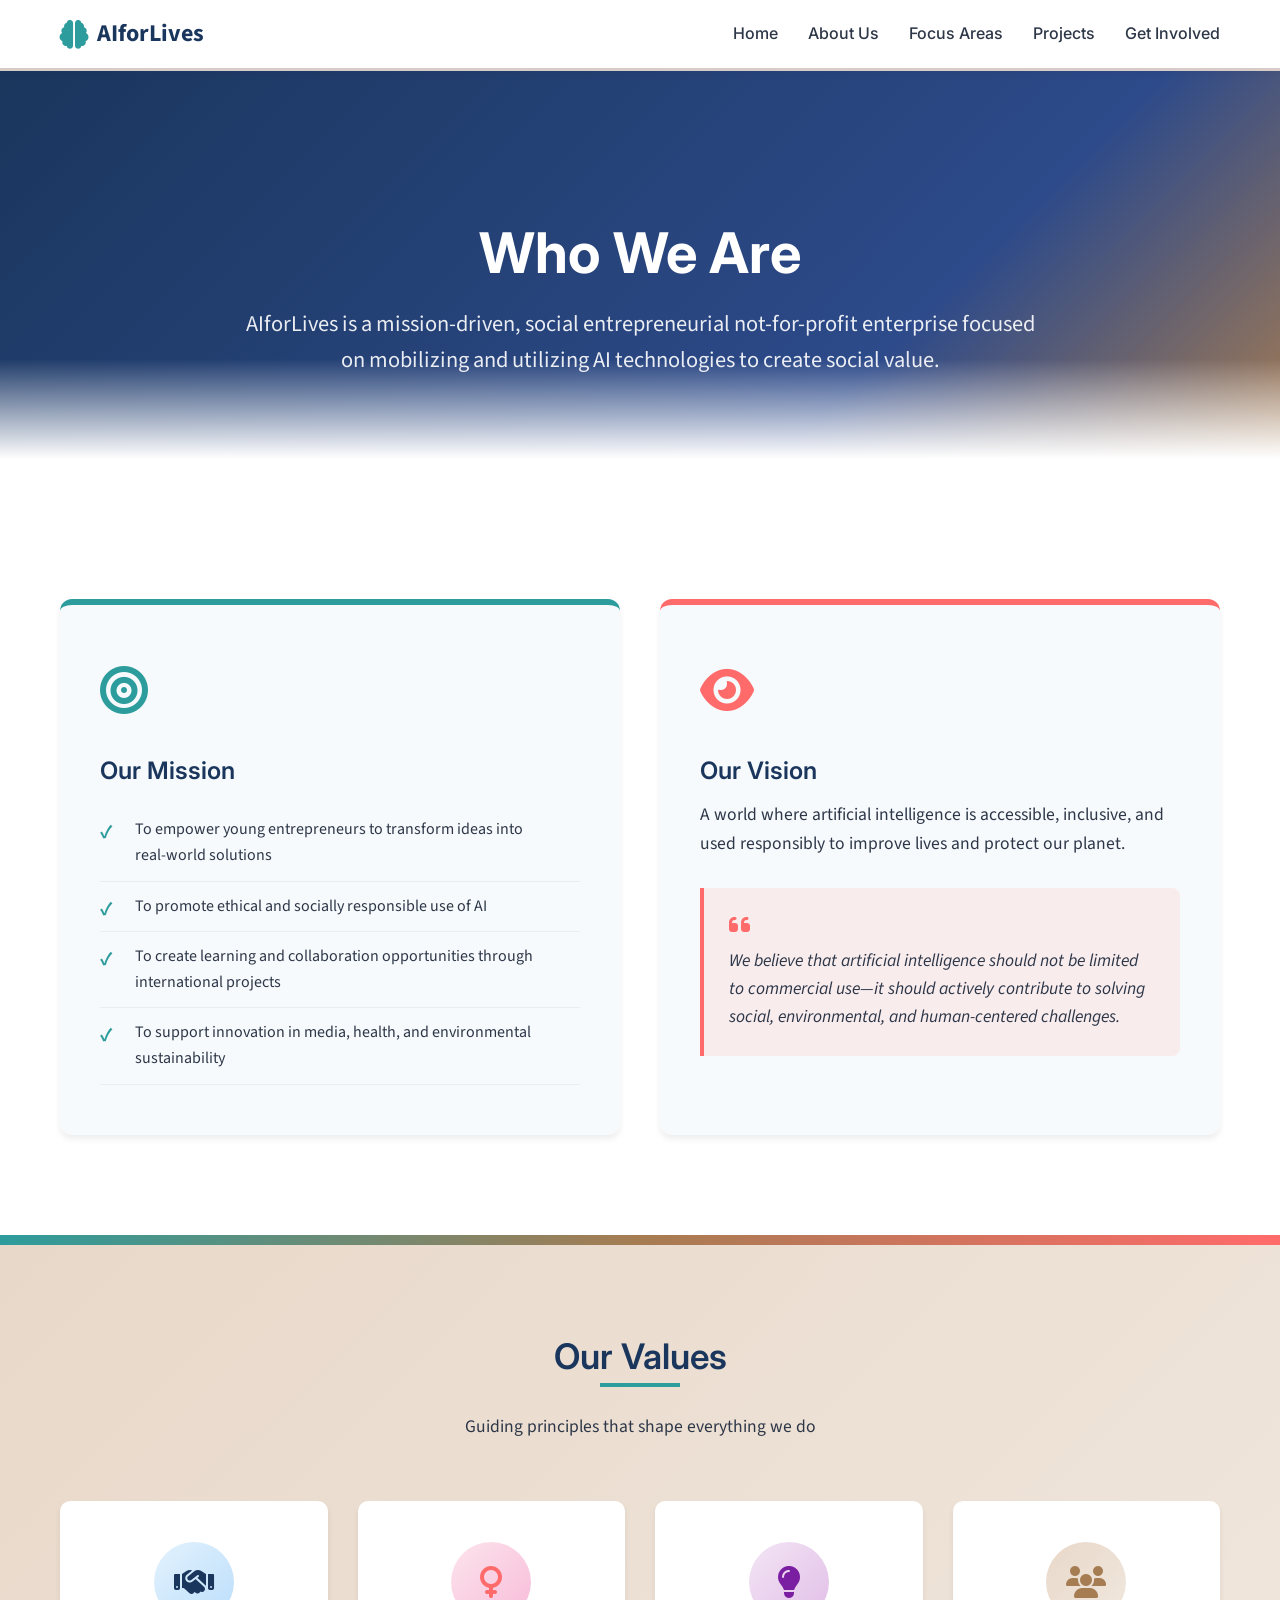
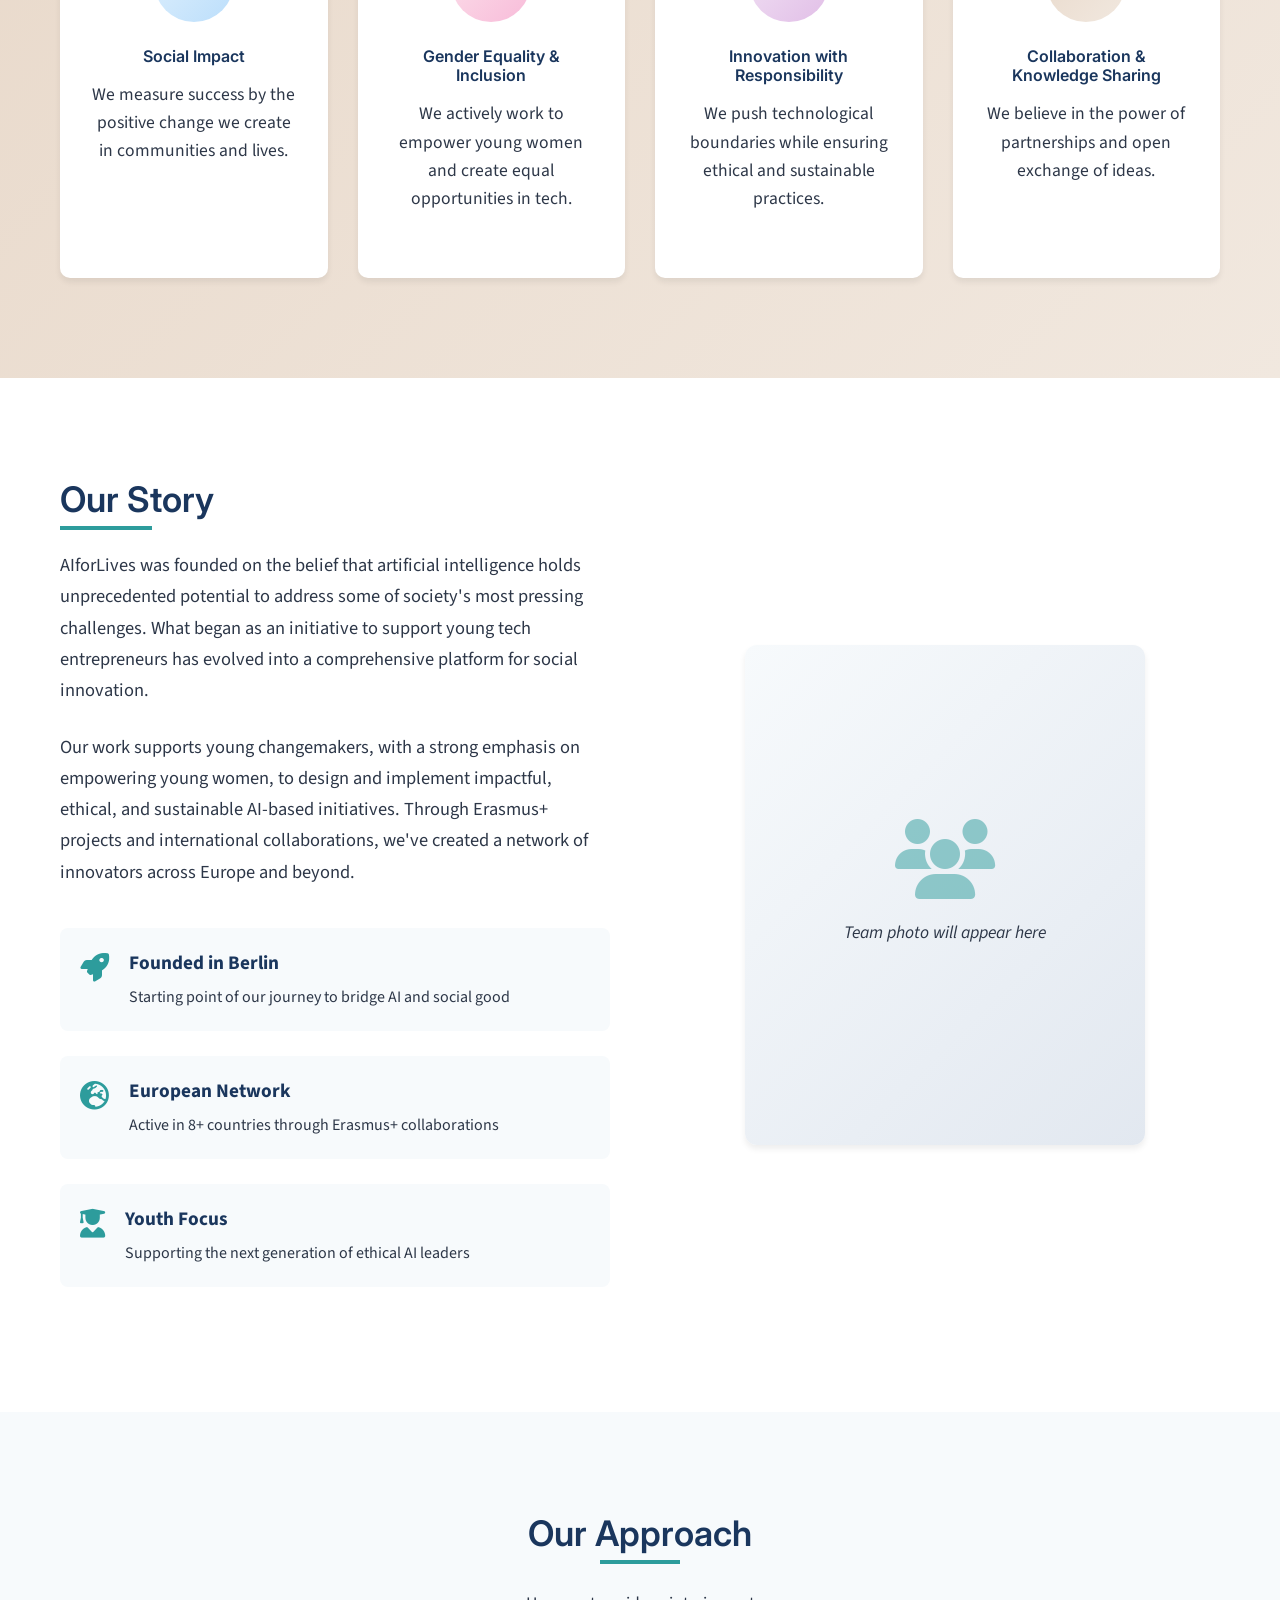
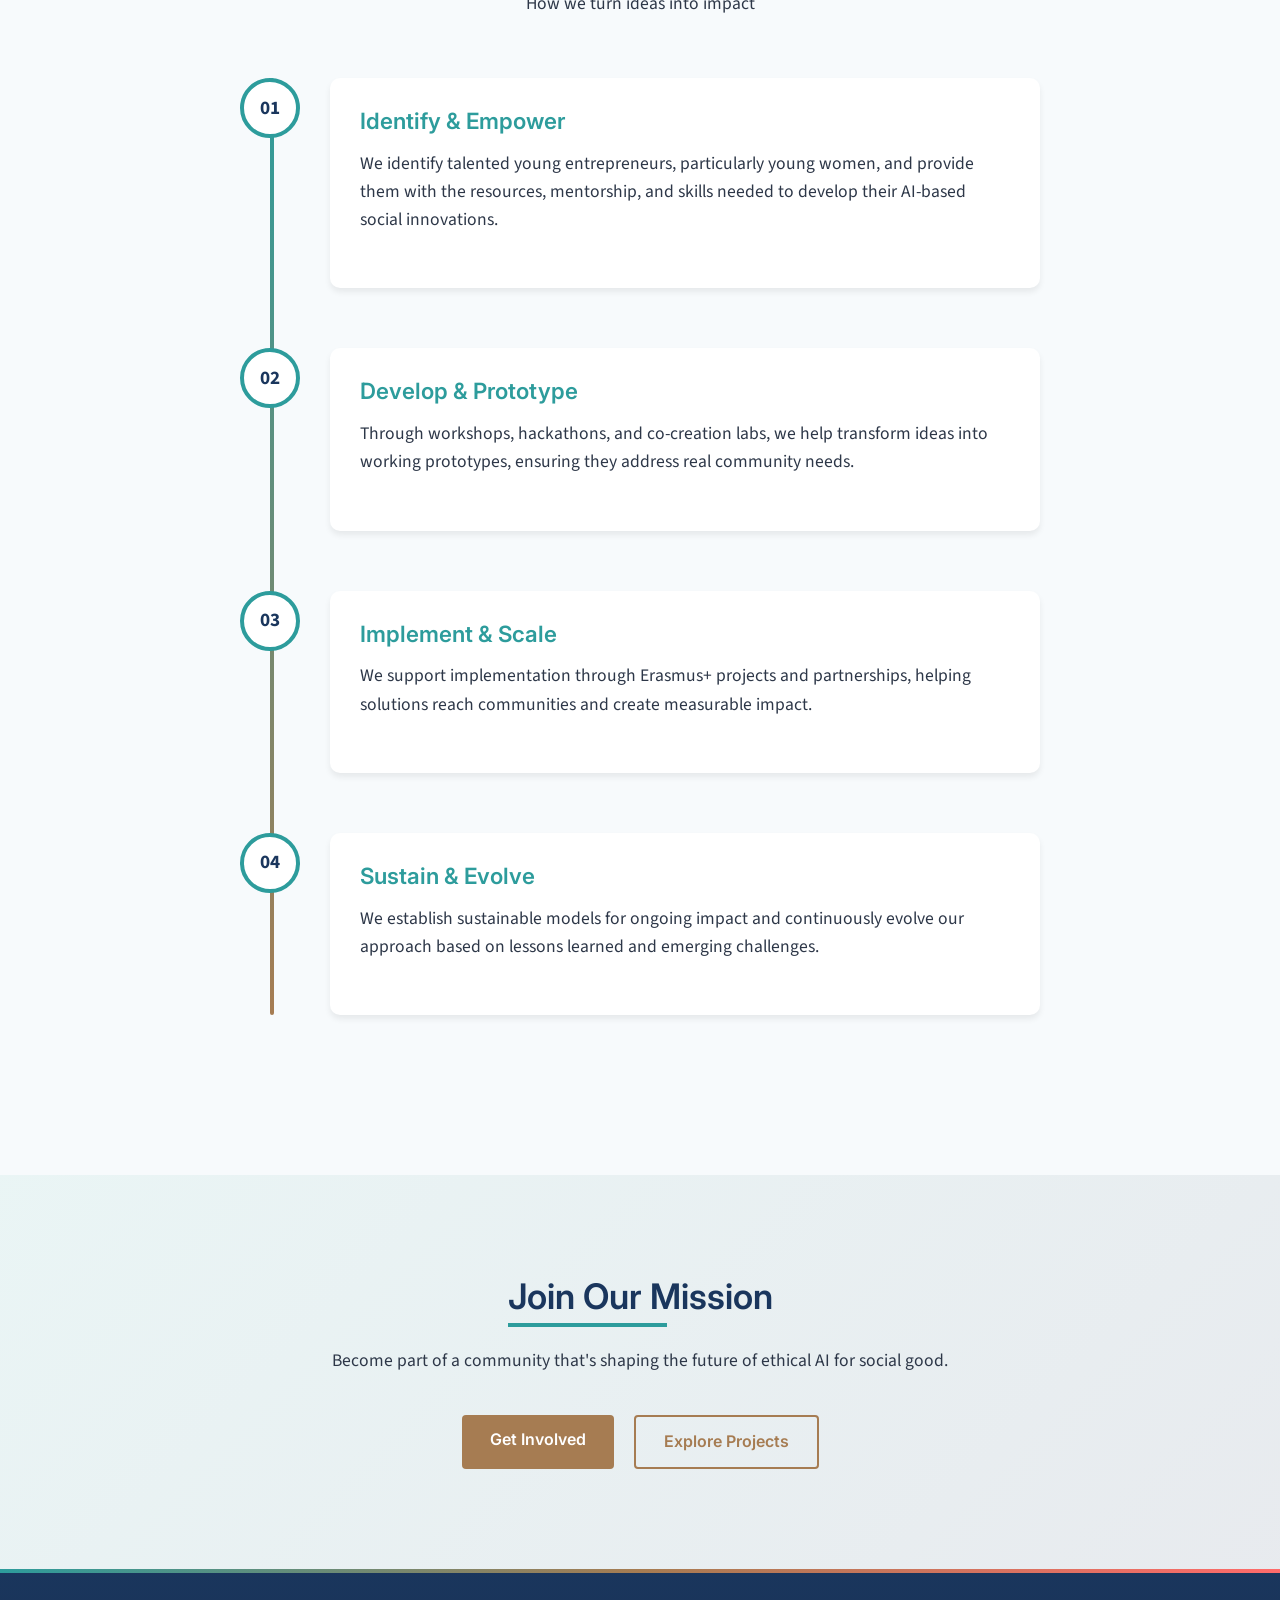
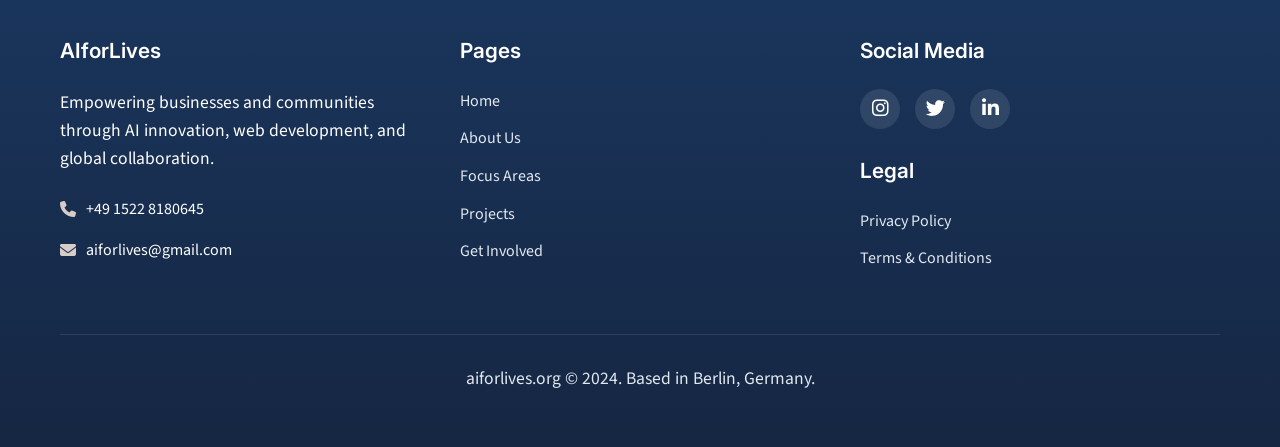
==== about.html @ 3a148ede "added content" ====
<!DOCTYPE html>
<html lang="en">
<head>
    <meta charset="UTF-8">
    <meta name="viewport" content="width=device-width, initial-scale=1.0">
    <title>About Us - AI For Lives</title>
    <meta name="description" content="Learn about AIforLives - a mission-driven, social entrepreneurial not‑for‑profit enterprise focused on mobilizing AI technologies for social value.">
    
    <!-- Fonts -->
    <link rel="preconnect" href="https://fonts.googleapis.com">
    <link rel="preconnect" href="https://fonts.gstatic.com" crossorigin>
    <link href="https://fonts.googleapis.com/css2?family=Inter:wght@300;400;500;600;700&family=Source+Sans+Pro:wght@300;400;600&display=swap" rel="stylesheet">
    
    <!-- Icons -->
    <link rel="stylesheet" href="https://cdnjs.cloudflare.com/ajax/libs/font-awesome/6.4.0/css/all.min.css">
    
    <!-- CSS -->
    <link rel="stylesheet" href="css/style.css">
    <link rel="stylesheet" href="css/responsive.css">
    <link rel="stylesheet" href="css/about.css">
    
    <!-- Favicon -->
    <link rel="icon" type="image/x-icon" href="images/favicon.ico">
</head>
<body>
    <!-- Navigation -->
    <header>
        <div class="container header-container">
            <a href="index.html" class="logo">
                <i class="fas fa-brain logo-icon"></i>
                AIforLives
            </a>
            
            <button class="mobile-menu-btn" id="mobileMenuBtn" aria-label="Toggle menu">
                <i class="fas fa-bars"></i>
            </button>
            
            <nav id="mainNav">
                <ul>
                    <li><a href="index.html">Home</a></li>
                    <li><a href="about.html" class="active">About Us</a></li>
                    <li><a href="focus.html">Focus Areas</a></li>
                    <li><a href="projects.html">Projects</a></li>
                    <li><a href="contact.html">Get Involved</a></li>
                </ul>
            </nav>
        </div>
    </header>

    <!-- Page Hero -->
    <section class="page-hero">
        <div class="container">
            <h1>Who We Are</h1>
            <p class="hero-subtitle">AIforLives is a mission‑driven, social entrepreneurial not‑for‑profit enterprise focused on mobilizing and utilizing AI technologies to create social value.</p>
        </div>
    </section>

    <!-- Mission & Vision -->
    <section class="mission-vision">
        <div class="container">
            <div class="mv-grid">
                <div class="mv-card mission-card">
                    <div class="mv-icon">
                        <i class="fas fa-bullseye"></i>
                    </div>
                    <h3>Our Mission</h3>
                    <ul class="mission-list">
                        <li>To empower young entrepreneurs to transform ideas into real‑world solutions</li>
                        <li>To promote ethical and socially responsible use of AI</li>
                        <li>To create learning and collaboration opportunities through international projects</li>
                        <li>To support innovation in media, health, and environmental sustainability</li>
                    </ul>
                </div>
                
                <div class="mv-card vision-card">
                    <div class="mv-icon">
                        <i class="fas fa-eye"></i>
                    </div>
                    <h3>Our Vision</h3>
                    <p>A world where artificial intelligence is accessible, inclusive, and used responsibly to improve lives and protect our planet.</p>
                    <div class="vision-highlight">
                        <i class="fas fa-quote-left"></i>
                        <p>We believe that artificial intelligence should not be limited to commercial use—it should actively contribute to solving social, environmental, and human‑centered challenges.</p>
                    </div>
                </div>
            </div>
        </div>
    </section>

    <!-- Values Section -->
    <section class="values-section brown-section">
        <div class="container">
            <div class="section-title">
                <h2>Our Values</h2>
                <p>Guiding principles that shape everything we do</p>
            </div>
            
            <div class="values-grid">
                <div class="value-card">
                    <div class="value-icon">
                        <i class="fas fa-handshake"></i>
                    </div>
                    <h4>Social Impact</h4>
                    <p>We measure success by the positive change we create in communities and lives.</p>
                </div>
                
                <div class="value-card">
                    <div class="value-icon">
                        <i class="fas fa-venus"></i>
                    </div>
                    <h4>Gender Equality & Inclusion</h4>
                    <p>We actively work to empower young women and create equal opportunities in tech.</p>
                </div>
                
                <div class="value-card">
                    <div class="value-icon">
                        <i class="fas fa-lightbulb"></i>
                    </div>
                    <h4>Innovation with Responsibility</h4>
                    <p>We push technological boundaries while ensuring ethical and sustainable practices.</p>
                </div>
                
                <div class="value-card">
                    <div class="value-icon">
                        <i class="fas fa-users"></i>
                    </div>
                    <h4>Collaboration & Knowledge Sharing</h4>
                    <p>We believe in the power of partnerships and open exchange of ideas.</p>
                </div>
            </div>
        </div>
    </section>

    <!-- Our Story -->
    <section class="our-story">
        <div class="container">
            <div class="story-content">
                <div class="story-text">
                    <h2>Our Story</h2>
                    <p>AIforLives was founded on the belief that artificial intelligence holds unprecedented potential to address some of society's most pressing challenges. What began as an initiative to support young tech entrepreneurs has evolved into a comprehensive platform for social innovation.</p>
                    
                    <p>Our work supports young changemakers, with a strong emphasis on empowering young women, to design and implement impactful, ethical, and sustainable AI‑based initiatives. Through Erasmus+ projects and international collaborations, we've created a network of innovators across Europe and beyond.</p>
                    
                    <div class="story-highlights">
                        <div class="highlight">
                            <i class="fas fa-rocket"></i>
                            <div>
                                <h5>Founded in Berlin</h5>
                                <p>Starting point of our journey to bridge AI and social good</p>
                            </div>
                        </div>
                        <div class="highlight">
                            <i class="fas fa-globe-europe"></i>
                            <div>
                                <h5>European Network</h5>
                                <p>Active in 8+ countries through Erasmus+ collaborations</p>
                            </div>
                        </div>
                        <div class="highlight">
                            <i class="fas fa-user-graduate"></i>
                            <div>
                                <h5>Youth Focus</h5>
                                <p>Supporting the next generation of ethical AI leaders</p>
                            </div>
                        </div>
                    </div>
                </div>
                
                <div class="story-image">
                    <!-- Placeholder for team/organization photo -->
                    <div class="image-placeholder">
                        <i class="fas fa-users"></i>
                        <p>Team photo will appear here</p>
                    </div>
                </div>
            </div>
        </div>
    </section>

    <!-- Approach Section -->
    <section class="approach-section">
        <div class="container">
            <div class="section-title">
                <h2>Our Approach</h2>
                <p>How we turn ideas into impact</p>
            </div>
            
            <div class="approach-timeline">
                <div class="timeline-item">
                    <div class="timeline-number">01</div>
                    <div class="timeline-content">
                        <h4>Identify & Empower</h4>
                        <p>We identify talented young entrepreneurs, particularly young women, and provide them with the resources, mentorship, and skills needed to develop their AI-based social innovations.</p>
                    </div>
                </div>
                
                <div class="timeline-item">
                    <div class="timeline-number">02</div>
                    <div class="timeline-content">
                        <h4>Develop & Prototype</h4>
                        <p>Through workshops, hackathons, and co-creation labs, we help transform ideas into working prototypes, ensuring they address real community needs.</p>
                    </div>
                </div>
                
                <div class="timeline-item">
                    <div class="timeline-number">03</div>
                    <div class="timeline-content">
                        <h4>Implement & Scale</h4>
                        <p>We support implementation through Erasmus+ projects and partnerships, helping solutions reach communities and create measurable impact.</p>
                    </div>
                </div>
                
                <div class="timeline-item">
                    <div class="timeline-number">04</div>
                    <div class="timeline-content">
                        <h4>Sustain & Evolve</h4>
                        <p>We establish sustainable models for ongoing impact and continuously evolve our approach based on lessons learned and emerging challenges.</p>
                    </div>
                </div>
            </div>
        </div>
    </section>

    <!-- CTA Section -->
    <section class="cta-section">
        <div class="container">
            <h2>Join Our Mission</h2>
            <p>Become part of a community that's shaping the future of ethical AI for social good.</p>
            <div class="cta-buttons">
                <a href="contact.html" class="btn btn-brown">Get Involved</a>
                <a href="projects.html" class="btn btn-secondary">Explore Projects</a>
            </div>
        </div>
    </section>

    <!-- Footer -->
    <footer>
        <div class="container">
            <div class="footer-content">
                <div class="footer-col">
                    <h3>AIforLives</h3>
                    <p>Empowering businesses and communities through AI innovation, web development, and global collaboration.</p>
                    <div class="contact-info">
                        <div>
                            <i class="fas fa-phone"></i>
                            <span>+49 1522 8180645</span>
                        </div>
                        <div>
                            <i class="fas fa-envelope"></i>
                            <span>aiforlives@gmail.com</span>
                        </div>
                    </div>
                </div>
                
                <div class="footer-col">
                    <h3>Pages</h3>
                    <ul>
                        <li><a href="index.html">Home</a></li>
                        <li><a href="about.html">About Us</a></li>
                        <li><a href="focus.html">Focus Areas</a></li>
                        <li><a href="projects.html">Projects</a></li>
                        <li><a href="contact.html">Get Involved</a></li>
                    </ul>
                </div>
                
                <div class="footer-col">
                    <h3>Social Media</h3>
                    <div class="social-links">
                        <a href="#" aria-label="Instagram"><i class="fab fa-instagram"></i></a>
                        <a href="#" aria-label="X (Twitter)"><i class="fab fa-twitter"></i></a>
                        <a href="#" aria-label="LinkedIn"><i class="fab fa-linkedin-in"></i></a>
                    </div>
                    
                    <h3 style="margin-top: 30px;">Legal</h3>
                    <ul>
                        <li><a href="#">Privacy Policy</a></li>
                        <li><a href="#">Terms & Conditions</a></li>
                    </ul>
                </div>
            </div>
            
            <div class="copyright">
                <p>aiforlives.org © 2024. Based in Berlin, Germany.</p>
            </div>
        </div>
    </footer>

    <!-- JavaScript -->
    <script src="js/main.js"></script>
</body>
</html>
---- css/style.css ----
/* CSS Variables */
:root {
  --primary-blue: #1a365d;
  --primary-blue-light: #2d4a8a;
  --teal: #2d9c9c;
  --teal-light: #4abfbf;
  --coral: #ff6b6b;
  --coral-light: #ff8e8e;
  --brown: #a67c52; /* Medium brown */
  --brown-light: #d7ccc8; /* Light brown */
  --brown-warm: #e8d8c9; /* Warm light brown */
  --light-gray: #f7fafc;
  --medium-gray: #e2e8f0;
  --dark-gray: #2d3748;
  --white: #ffffff;
  --transition: all 0.3s ease;
  --shadow: 0 4px 6px rgba(0, 0, 0, 0.07);
  --shadow-lg: 0 10px 25px rgba(0, 0, 0, 0.1);
}

/* Reset & Base Styles */
* {
  margin: 0;
  padding: 0;
  box-sizing: border-box;
}

html {
  scroll-behavior: smooth;
}

body {
  font-family: "Source Sans Pro", sans-serif;
  line-height: 1.6;
  color: var(--dark-gray);
  background-color: var(--white);
  overflow-x: hidden;
}

h1,
h2,
h3,
h4 {
  font-family: "Inter", sans-serif;
  font-weight: 600;
  line-height: 1.2;
  margin-bottom: 1rem;
  color: var(--primary-blue);
}

h1 {
  font-size: 2.8rem;
  font-weight: 700;
}

h2 {
  font-size: 2.2rem;
  position: relative;
  display: inline-block;
}

h2:after {
  content: "";
  position: absolute;
  width: 60%;
  height: 4px;
  background: var(--teal);
  bottom: -10px;
  left: 0;
}

h3 {
  font-size: 1.5rem;
}

p {
  margin-bottom: 1.5rem;
  font-size: 1.1rem;
}

a {
  text-decoration: none;
  color: var(--teal);
  transition: var(--transition);
}

a:hover {
  color: var(--teal-light);
}

.container {
  width: 100%;
  max-width: 1200px;
  margin: 0 auto;
  padding: 0 20px;
}

.btn {
  display: inline-block;
  padding: 12px 28px;
  border-radius: 4px;
  font-weight: 600;
  font-family: "Inter", sans-serif;
  cursor: pointer;
  transition: var(--transition);
  border: none;
  font-size: 1rem;
}

.btn-primary {
  background-color: var(--teal);
  color: var(--white);
}

.btn-primary:hover {
  background-color: var(--teal-light);
  color: var(--white);
  transform: translateY(-2px);
  box-shadow: var(--shadow);
}

.btn-secondary {
  background-color: transparent;
  color: var(--teal);
  border: 2px solid var(--teal);
}

.btn-secondary:hover {
  background-color: var(--teal);
  color: var(--white);
  transform: translateY(-2px);
}

.btn-coral {
  background-color: var(--coral);
  color: var(--white);
}

.btn-coral:hover {
  background-color: var(--coral-light);
  color: var(--white);
  transform: translateY(-2px);
}

/* Header & Navigation */
header {
  background-color: var(--white);
  box-shadow: 0 2px 10px rgba(0, 0, 0, 0.05);
  position: fixed;
  width: 100%;
  top: 0;
  z-index: 1000;
}

.header-container {
  display: flex;
  justify-content: space-between;
  align-items: center;
  padding: 15px 20px;
}

.logo {
  display: flex;
  align-items: center;
  font-weight: 700;
  font-size: 1.5rem;
  color: var(--primary-blue);
}

.logo-icon {
  color: var(--teal);
  margin-right: 8px;
  font-size: 1.8rem;
}

nav ul {
  display: flex;
  list-style: none;
}

nav li {
  margin-left: 30px;
}

nav a {
  color: var(--dark-gray);
  font-weight: 500;
  font-family: "Inter", sans-serif;
  position: relative;
  padding: 5px 0;
}

nav a:hover,
nav a.active {
  color: var(--teal);
}

nav a:after {
  content: "";
  position: absolute;
  width: 0;
  height: 2px;
  background: var(--teal);
  bottom: 0;
  left: 0;
  transition: var(--transition);
}

nav a:hover:after,
nav a.active:after {
  width: 100%;
}

.mobile-menu-btn {
  display: none;
  background: none;
  border: none;
  font-size: 1.5rem;
  color: var(--primary-blue);
  cursor: pointer;
}

/* Hero Section */
.hero h1 {
  color: var(--white);
  font-size: 3.2rem;
  max-width: 800px;
  margin: 0 auto 1.5rem;
}

.hero p {
  font-size: 1.3rem;
  max-width: 700px;
  margin: 0 auto 2.5rem;
  opacity: 0.9;
}

.hero-buttons {
  display: flex;
  justify-content: center;
  gap: 20px;
  margin-top: 2rem;
}

.btn-brown {
  background-color: var(--brown);
  color: var(--white);
}

.btn-brown:hover {
  background-color: #8c6b45;
  color: var(--white);
  transform: translateY(-2px);
}

.btn-brown-light {
  background-color: var(--brown-light);
  color: var(--dark-gray);
}

.btn-brown-light:hover {
  background-color: #c5b7b0;
  color: var(--dark-gray);
  transform: translateY(-2px);
}

/* Update hero section with brown accent */
.hero {
  background: linear-gradient(
    135deg,
    var(--primary-blue) 0%,
    var(--primary-blue-light) 70%,
    var(--brown) 100%
  );
  color: var(--white);
  padding: 160px 0 100px;
  margin-top: 70px;
  text-align: center;
  position: relative;
  overflow: hidden;
}

.hero:before {
  content: "";
  position: absolute;
  top: 0;
  right: 0;
  width: 300px;
  height: 300px;
  background: linear-gradient(45deg, var(--brown-light), transparent);
  border-radius: 50%;
  transform: translate(30%, -30%);
  opacity: 0.1;
}

/* Add brown accents to focus cards */
.focus-card:nth-child(1) {
  border-top-color: var(--teal);
}

.focus-card:nth-child(2) {
  border-top-color: var(--coral);
}

.focus-card:nth-child(3) {
  border-top-color: var(--brown);
}

/* Brown accent sections */
.brown-section {
  background-color: var(--brown-warm);
  padding: 80px 0;
}

/* Section Common Styles */
.section-title {
  text-align: center;
  margin-bottom: 60px;
}

.section-title h2:after {
  left: 50%;
  transform: translateX(-50%);
  width: 80px;
}

.section-title p {
  max-width: 700px;
  margin: 20px auto 0;
}

/* Focus Areas Preview */
.focus-areas-preview {
  padding: 100px 0;
  background-color: var(--white);
}

.focus-cards {
  display: grid;
  grid-template-columns: repeat(auto-fit, minmax(300px, 1fr));
  gap: 30px;
}

.focus-card {
  background: var(--light-gray);
  border-radius: 8px;
  padding: 40px 30px;
  text-align: center;
  box-shadow: var(--shadow);
  transition: var(--transition);
  border-top: 4px solid transparent;
}

.focus-card:hover {
  transform: translateY(-10px);
  box-shadow: var(--shadow-lg);
  border-top-color: var(--teal);
}

.focus-icon {
  font-size: 2.5rem;
  color: var(--teal);
  margin-bottom: 20px;
}

.focus-card h3 {
  margin-bottom: 15px;
}

.focus-card:nth-child(1) .focus-icon {
  color: var(--teal);
}

.focus-card:nth-child(2) .focus-icon {
  color: var(--coral);
}

.focus-card:nth-child(3) .focus-icon {
  color: var(--brown);
}

/* CTA Section */
.cta-section {
  padding: 100px 0;
  background: linear-gradient(
    135deg,
    rgba(45, 156, 156, 0.1) 0%,
    rgba(26, 54, 93, 0.1) 100%
  );
  text-align: center;
}

.cta-section h2 {
  margin-bottom: 30px;
}

.cta-buttons {
  display: flex;
  justify-content: center;
  gap: 20px;
  margin-top: 40px;
  flex-wrap: wrap;
}

/* Footer */
footer {
  background: linear-gradient(to bottom, var(--primary-blue) 0%, #152642 100%);
  color: var(--white);
  padding: 70px 0 30px;
  position: relative;
}

footer:before {
  content: "";
  position: absolute;
  top: 0;
  left: 0;
  right: 0;
  height: 4px;
  background: linear-gradient(90deg, var(--teal), var(--brown), var(--coral));
}

.footer-content {
  display: grid;
  grid-template-columns: repeat(auto-fit, minmax(250px, 1fr));
  gap: 40px;
  margin-bottom: 50px;
}

.footer-col h3 {
  color: var(--white);
  margin-bottom: 25px;
  font-size: 1.3rem;
}

.footer-col ul {
  list-style: none;
}

.footer-col li {
  margin-bottom: 12px;
}

.footer-col a {
  color: var(--medium-gray);
}

.footer-col a:hover {
  color: var(--teal-light);
}

.contact-info {
  margin-top: 10px;
}

.contact-info div {
  margin-bottom: 15px;
  display: flex;
  align-items: flex-start;
}

.contact-info i {
  margin-right: 10px;
  color: var(--brown-light);
  margin-top: 4px;
}

.social-links {
  display: flex;
  gap: 15px;
  margin-top: 20px;
}

.social-links a {
  display: inline-flex;
  align-items: center;
  justify-content: center;
  width: 40px;
  height: 40px;
  background-color: rgba(255, 255, 255, 0.1);
  border-radius: 50%;
  color: var(--white);
  font-size: 1.2rem;
  transition: var(--transition);
}

.social-links a:hover {
  background-color: var(--teal);
  transform: translateY(-3px);
}

.copyright {
  text-align: center;
  padding-top: 30px;
  border-top: 1px solid rgba(255, 255, 255, 0.1);
  color: var(--medium-gray);
  font-size: 0.9rem;
}

/* Impact Stats Section */
.impact-stats {
  padding: 80px 0;
  background: linear-gradient(135deg, var(--brown-warm) 0%, #f1e8df 100%);
  text-align: center;
}

.stats-grid {
  display: grid;
  grid-template-columns: repeat(auto-fit, minmax(200px, 1fr));
  gap: 30px;
  margin-top: 50px;
}

.stat-item {
  background: var(--white);
  padding: 30px 20px;
  border-radius: 8px;
  box-shadow: var(--shadow);
  transition: var(--transition);
}

.stat-item:hover {
  transform: translateY(-5px);
  box-shadow: var(--shadow-lg);
}

.stat-number {
  font-size: 3rem;
  font-weight: 700;
  font-family: "Inter", sans-serif;
  color: var(--brown);
  margin-bottom: 10px;
}

.stat-label {
  color: var(--dark-gray);
  font-size: 1.1rem;
}

/* Partners Section */
.partners-section {
  padding: 80px 0;
  background-color: var(--white);
}

.partners-grid {
  display: grid;
  grid-template-columns: repeat(auto-fit, minmax(200px, 1fr));
  gap: 30px;
  margin-top: 50px;
}

.partner-logo {
  background: var(--light-gray);
  border: 2px solid var(--brown-light);
  border-radius: 8px;
  height: 120px;
  display: flex;
  align-items: center;
  justify-content: center;
  font-weight: 600;
  color: var(--brown);
  font-size: 1.2rem;
  transition: var(--transition);
}

.partner-logo:hover {
  background: var(--brown-warm);
  transform: scale(1.05);
}

/* Update header with brown accent */
header {
  background-color: var(--white);
  box-shadow: 0 2px 10px rgba(0, 0, 0, 0.05);
  position: fixed;
  width: 100%;
  top: 0;
  z-index: 1000;
  border-bottom: 3px solid var(--brown-light);
}

/* Brown accent for active navigation */
nav a.active {
  color: var(--brown);
}

nav a.active:after {
  background: var(--brown);
}

/* Update buttons in CTA section */
.cta-buttons .btn:nth-child(1) {
  background-color: var(--brown);
}

.cta-buttons .btn:nth-child(1):hover {
  background-color: #8c6b45;
}

.cta-buttons .btn:nth-child(2) {
  border-color: var(--brown);
  color: var(--brown);
}

.cta-buttons .btn:nth-child(2):hover {
  background-color: var(--brown);
  color: var(--white);
}

/* Brown accent in focus cards */
.focus-card {
  position: relative;
  overflow: hidden;
}

.focus-card:after {
  content: "";
  position: absolute;
  top: 0;
  left: 0;
  width: 100%;
  height: 4px;
  background: linear-gradient(90deg, var(--teal), var(--brown), var(--coral));
}


/* Additional Utility Classes */
.brown-section {
    background: linear-gradient(135deg, var(--brown-warm) 0%, #f1e8df 100%);
    position: relative;
}

.brown-section:before {
    content: '';
    position: absolute;
    top: 0;
    left: 0;
    right: 0;
    height: 10px;
    background: linear-gradient(90deg, var(--teal), var(--brown), var(--coral));
}

/* Text colors */
.text-brown {
    color: var(--brown);
}

.text-teal {
    color: var(--teal);
}

.text-coral {
    color: var(--coral);
}

/* Background colors */
.bg-brown-light {
    background-color: var(--brown-light);
}

.bg-brown-warm {
    background-color: var(--brown-warm);
}

/* Border colors */
.border-brown {
    border-color: var(--brown);
}

.border-teal {
    border-color: var(--teal);
}

.border-coral {
    border-color: var(--coral);
}

/* Additional Button Styles for Focus Page */
.btn-teal {
    background-color: var(--teal);
    color: var(--white);
    border: none;
}

.btn-teal:hover {
    background-color: var(--teal-light);
    color: var(--white);
}

.btn-coral {
    background-color: var(--coral);
    color: var(--white);
    border: none;
}

.btn-coral:hover {
    background-color: var(--coral-light);
    color: var(--white);
}

.btn-brown {
    background-color: var(--brown);
    color: var(--white);
    border: none;
}

.btn-brown:hover {
    background-color: #8c6b45;
    color: var(--white);
}

.btn-small {
    padding: 8px 20px;
    font-size: 0.9rem;
}

/* Error States for Forms */
.error {
    border-color: var(--coral) !important;
    background-color: rgba(255, 107, 107, 0.05) !important;
}

.error:focus {
    box-shadow: 0 0 0 3px rgba(255, 107, 107, 0.1) !important;
}

.error-message {
    color: var(--coral) !important;
    font-size: 0.9rem !important;
    margin-top: 5px !important;
}

.checkbox-group.error label {
    color: var(--coral) !important;
}

/* Animation for form success */
@keyframes fadeInUp {
    from {
        opacity: 0;
        transform: translateY(20px);
    }
    to {
        opacity: 1;
        transform: translateY(0);
    }
}

.form-success {
    animation: fadeInUp 0.5s ease;
}

/* Loading spinner */
.fa-spinner {
    animation: spin 1s linear infinite;
}

@keyframes spin {
    0% { transform: rotate(0deg); }
    100% { transform: rotate(360deg); }
}
---- css/responsive.css ----
/* Responsive Styles */
@media (max-width: 1200px) {
  .container {
    max-width: 1000px;
  }
}

@media (max-width: 992px) {
  h1 {
    font-size: 2.5rem;
  }

  h2 {
    font-size: 2rem;
  }

  .hero {
    padding: 140px 0 80px;
  }

  .hero h1 {
    font-size: 2.8rem;
  }

  .focus-cards {
    grid-template-columns: repeat(auto-fit, minmax(280px, 1fr));
  }
}

@media (max-width: 768px) {
  .mobile-menu-btn {
    display: block;
  }

  nav {
    position: fixed;
    top: 70px;
    left: 0;
    width: 100%;
    background-color: var(--white);
    box-shadow: 0 5px 10px rgba(0, 0, 0, 0.1);
    transform: translateY(-150%);
    transition: transform 0.3s ease;
    z-index: 999;
    overflow-y: auto;
    max-height: calc(100vh - 70px);
  }

  nav.active {
    transform: translateY(0);
  }

  nav ul {
    flex-direction: column;
    padding: 20px;
  }

  nav li {
    margin: 0 0 20px 0;
  }

  .hero-buttons,
  .cta-buttons {
    flex-direction: column;
    align-items: center;
  }

  .btn {
    width: 100%;
    max-width: 300px;
    text-align: center;
    margin-bottom: 10px;
  }

  .focus-cards {
    grid-template-columns: 1fr;
    gap: 20px;
  }

  .footer-content {
    grid-template-columns: 1fr;
    gap: 30px;
  }
}

@media (max-width: 576px) {
  h1 {
    font-size: 2.2rem;
  }

  h2 {
    font-size: 1.8rem;
  }

  h3 {
    font-size: 1.3rem;
  }

  .hero h1 {
    font-size: 2.2rem;
  }

  .hero p {
    font-size: 1.1rem;
  }

  .header-container {
    padding: 15px;
  }

  .container {
    padding: 0 15px;
  }

  .hero,
  .focus-areas-preview,
  .cta-section {
    padding: 80px 0;
  }

  .focus-card {
    padding: 30px 20px;
  }
}

/* Print Styles */
@media print {
  header,
  .hero-buttons,
  .cta-section,
  footer,
  .social-links {
    display: none;
  }

  .hero {
    padding: 50px 0;
    margin-top: 0;
    background: none;
    color: black;
  }

  .hero h1 {
    color: black;
  }

  body {
    font-size: 12pt;
    line-height: 1.4;
  }
}
---- css/about.css ----
/* About Page Specific Styles */

/* Page Hero */
.page-hero {
    background: linear-gradient(135deg, var(--primary-blue) 0%, var(--primary-blue-light) 70%, var(--brown) 100%);
    color: var(--white);
    padding: 150px 0 80px;
    margin-top: 70px;
    text-align: center;
    position: relative;
    overflow: hidden;
}

.page-hero:before {
    content: '';
    position: absolute;
    bottom: 0;
    left: 0;
    right: 0;
    height: 100px;
    background: linear-gradient(to top, var(--white), transparent);
}

.page-hero h1 {
    color: var(--white);
    font-size: 3.5rem;
    margin-bottom: 20px;
    position: relative;
    z-index: 1;
}

.hero-subtitle {
    font-size: 1.4rem;
    max-width: 800px;
    margin: 0 auto;
    opacity: 0.9;
    position: relative;
    z-index: 1;
}

/* Mission & Vision */
.mission-vision {
    padding: 100px 0;
    background-color: var(--white);
}

.mv-grid {
    display: grid;
    grid-template-columns: repeat(auto-fit, minmax(450px, 1fr));
    gap: 40px;
    margin-top: 40px;
}

.mv-card {
    background: var(--light-gray);
    border-radius: 12px;
    padding: 50px 40px;
    box-shadow: var(--shadow);
    transition: var(--transition);
    border-top: 6px solid transparent;
    position: relative;
    overflow: hidden;
}

.mv-card:hover {
    transform: translateY(-10px);
    box-shadow: var(--shadow-lg);
}

.mission-card {
    border-top-color: var(--teal);
}

.vision-card {
    border-top-color: var(--coral);
}

.mv-icon {
    font-size: 3rem;
    color: var(--teal);
    margin-bottom: 25px;
}

.vision-card .mv-icon {
    color: var(--coral);
}

.mission-list {
    list-style: none;
    margin-top: 20px;
}

.mission-list li {
    padding: 12px 0;
    padding-left: 35px;
    position: relative;
    border-bottom: 1px solid rgba(0, 0, 0, 0.05);
}

.mission-list li:before {
    content: '✓';
    position: absolute;
    left: 0;
    color: var(--teal);
    font-weight: bold;
    font-size: 1.2rem;
}

.vision-highlight {
    background: rgba(255, 107, 107, 0.1);
    border-left: 4px solid var(--coral);
    padding: 25px;
    margin-top: 30px;
    border-radius: 0 8px 8px 0;
    position: relative;
}

.vision-highlight i:first-child {
    color: var(--coral);
    font-size: 1.5rem;
    margin-bottom: 10px;
    display: block;
}

.vision-highlight p {
    font-style: italic;
    margin: 0;
}

/* Values Section */
.values-section {
    padding: 100px 0;
}

.values-grid {
    display: grid;
    grid-template-columns: repeat(auto-fit, minmax(250px, 1fr));
    gap: 30px;
    margin-top: 50px;
}

.value-card {
    background: var(--white);
    border-radius: 10px;
    padding: 40px 30px;
    text-align: center;
    box-shadow: var(--shadow);
    transition: var(--transition);
    border: 1px solid transparent;
}

.value-card:hover {
    transform: translateY(-5px);
    box-shadow: var(--shadow-lg);
    border-color: var(--brown-light);
}

.value-icon {
    width: 80px;
    height: 80px;
    background: linear-gradient(135deg, var(--brown-warm), #f1e8df);
    border-radius: 50%;
    display: flex;
    align-items: center;
    justify-content: center;
    margin: 0 auto 25px;
    font-size: 2rem;
    color: var(--brown);
}

.value-card:nth-child(1) .value-icon {
    background: linear-gradient(135deg, #e3f2fd, #bbdefb);
    color: var(--primary-blue);
}

.value-card:nth-child(2) .value-icon {
    background: linear-gradient(135deg, #fce4ec, #f8bbd9);
    color: var(--coral);
}

.value-card:nth-child(3) .value-icon {
    background: linear-gradient(135deg, #f3e5f5, #e1bee7);
    color: #7b1fa2;
}

.value-card h4 {
    margin-bottom: 15px;
    color: var(--primary-blue);
}

/* Our Story */
.our-story {
    padding: 100px 0;
    background-color: var(--white);
}

.story-content {
    display: grid;
    grid-template-columns: repeat(auto-fit, minmax(300px, 1fr));
    gap: 60px;
    align-items: center;
}

.story-text h2 {
    margin-bottom: 30px;
}

.story-text p {
    margin-bottom: 25px;
    font-size: 1.15rem;
    line-height: 1.7;
}

.story-highlights {
    margin-top: 40px;
}

.highlight {
    display: flex;
    align-items: flex-start;
    margin-bottom: 25px;
    padding: 20px;
    background: var(--light-gray);
    border-radius: 8px;
    transition: var(--transition);
}

.highlight:hover {
    background: var(--brown-warm);
    transform: translateX(5px);
}

.highlight i {
    font-size: 1.8rem;
    color: var(--teal);
    margin-right: 20px;
    margin-top: 5px;
}

.highlight h5 {
    color: var(--primary-blue);
    margin-bottom: 5px;
    font-size: 1.2rem;
}

.highlight p {
    margin: 0;
    font-size: 1rem;
    color: var(--dark-gray);
}

.story-image {
    display: flex;
    justify-content: center;
}

.image-placeholder {
    width: 100%;
    max-width: 400px;
    height: 500px;
    background: linear-gradient(135deg, var(--light-gray), #e2e8f0);
    border-radius: 12px;
    display: flex;
    flex-direction: column;
    align-items: center;
    justify-content: center;
    color: var(--primary-blue);
    box-shadow: var(--shadow);
}

.image-placeholder i {
    font-size: 5rem;
    margin-bottom: 20px;
    color: var(--teal);
    opacity: 0.5;
}

.image-placeholder p {
    color: var(--dark-gray);
    font-style: italic;
}

/* Approach Section */
.approach-section {
    padding: 100px 0;
    background-color: var(--light-gray);
}

.approach-timeline {
    max-width: 800px;
    margin: 60px auto 0;
    position: relative;
}

.approach-timeline:before {
    content: '';
    position: absolute;
    left: 30px;
    top: 0;
    bottom: 0;
    width: 4px;
    background: linear-gradient(to bottom, var(--teal), var(--brown));
    border-radius: 2px;
}

.timeline-item {
    display: flex;
    margin-bottom: 60px;
    position: relative;
}

.timeline-number {
    width: 60px;
    height: 60px;
    background: var(--white);
    border: 4px solid var(--teal);
    border-radius: 50%;
    display: flex;
    align-items: center;
    justify-content: center;
    font-weight: 700;
    font-size: 1.2rem;
    color: var(--primary-blue);
    z-index: 1;
    flex-shrink: 0;
}

.timeline-content {
    background: var(--white);
    border-radius: 10px;
    padding: 30px;
    margin-left: 30px;
    box-shadow: var(--shadow);
    flex: 1;
    transition: var(--transition);
}

.timeline-content:hover {
    transform: translateX(10px);
    box-shadow: var(--shadow-lg);
}

.timeline-content h4 {
    color: var(--teal);
    margin-bottom: 15px;
    font-size: 1.4rem;
}

/* Responsive Styles for About Page */
@media (max-width: 992px) {
    .page-hero h1 {
        font-size: 2.8rem;
    }
    
    .hero-subtitle {
        font-size: 1.2rem;
    }
    
    .mv-grid {
        grid-template-columns: 1fr;
    }
    
    .story-content {
        grid-template-columns: 1fr;
        gap: 40px;
    }
    
    .image-placeholder {
        max-width: 100%;
        height: 400px;
    }
}

@media (max-width: 768px) {
    .page-hero {
        padding: 120px 0 60px;
    }
    
    .page-hero h1 {
        font-size: 2.3rem;
    }
    
    .mv-card {
        padding: 30px 25px;
    }
    
    .approach-timeline:before {
        left: 25px;
    }
    
    .timeline-number {
        width: 50px;
        height: 50px;
        font-size: 1rem;
    }
    
    .timeline-content {
        padding: 25px;
        margin-left: 20px;
    }
    
    .values-grid {
        grid-template-columns: 1fr;
    }
}

@media (max-width: 576px) {
    .page-hero h1 {
        font-size: 2rem;
    }
    
    .hero-subtitle {
        font-size: 1.1rem;
    }
    
    .mission-list li {
        padding-left: 25px;
        font-size: 1rem;
    }
    
    .highlight {
        flex-direction: column;
        text-align: center;
    }
    
    .highlight i {
        margin-right: 0;
        margin-bottom: 15px;
    }
}
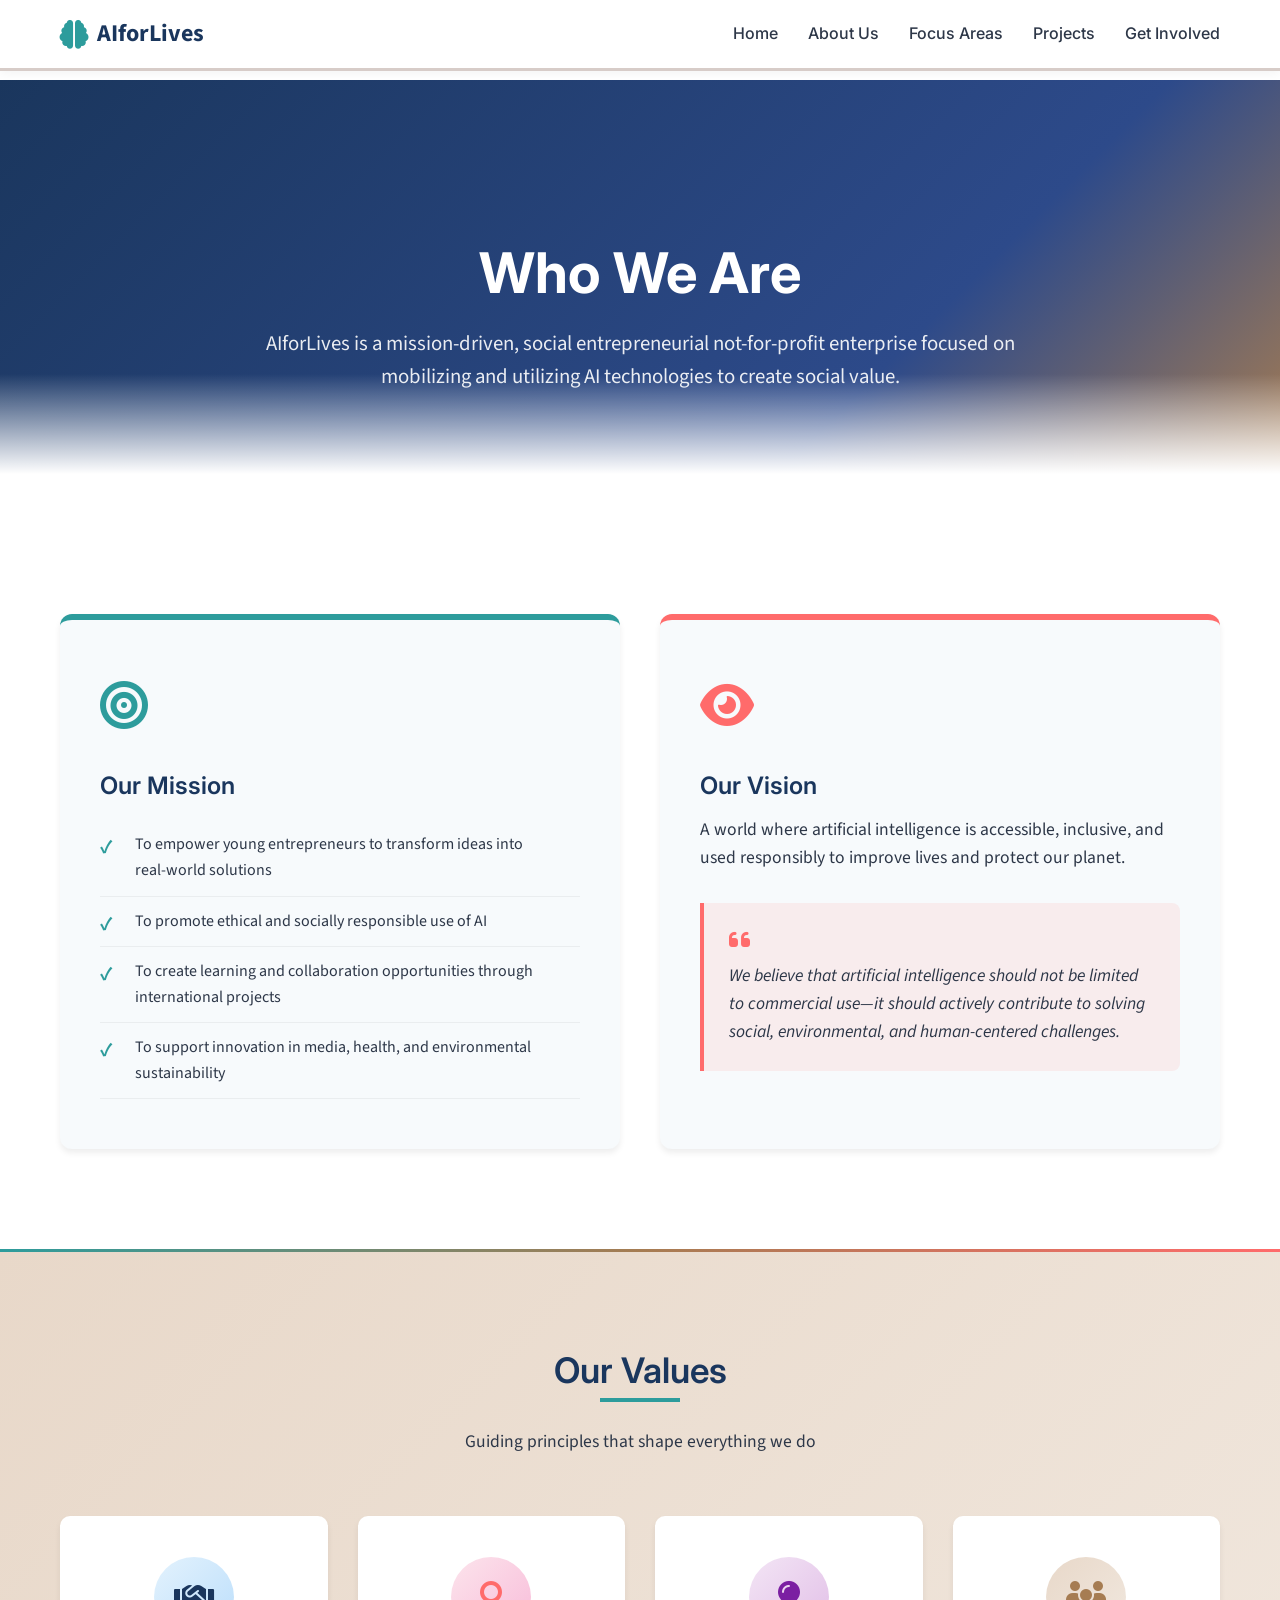
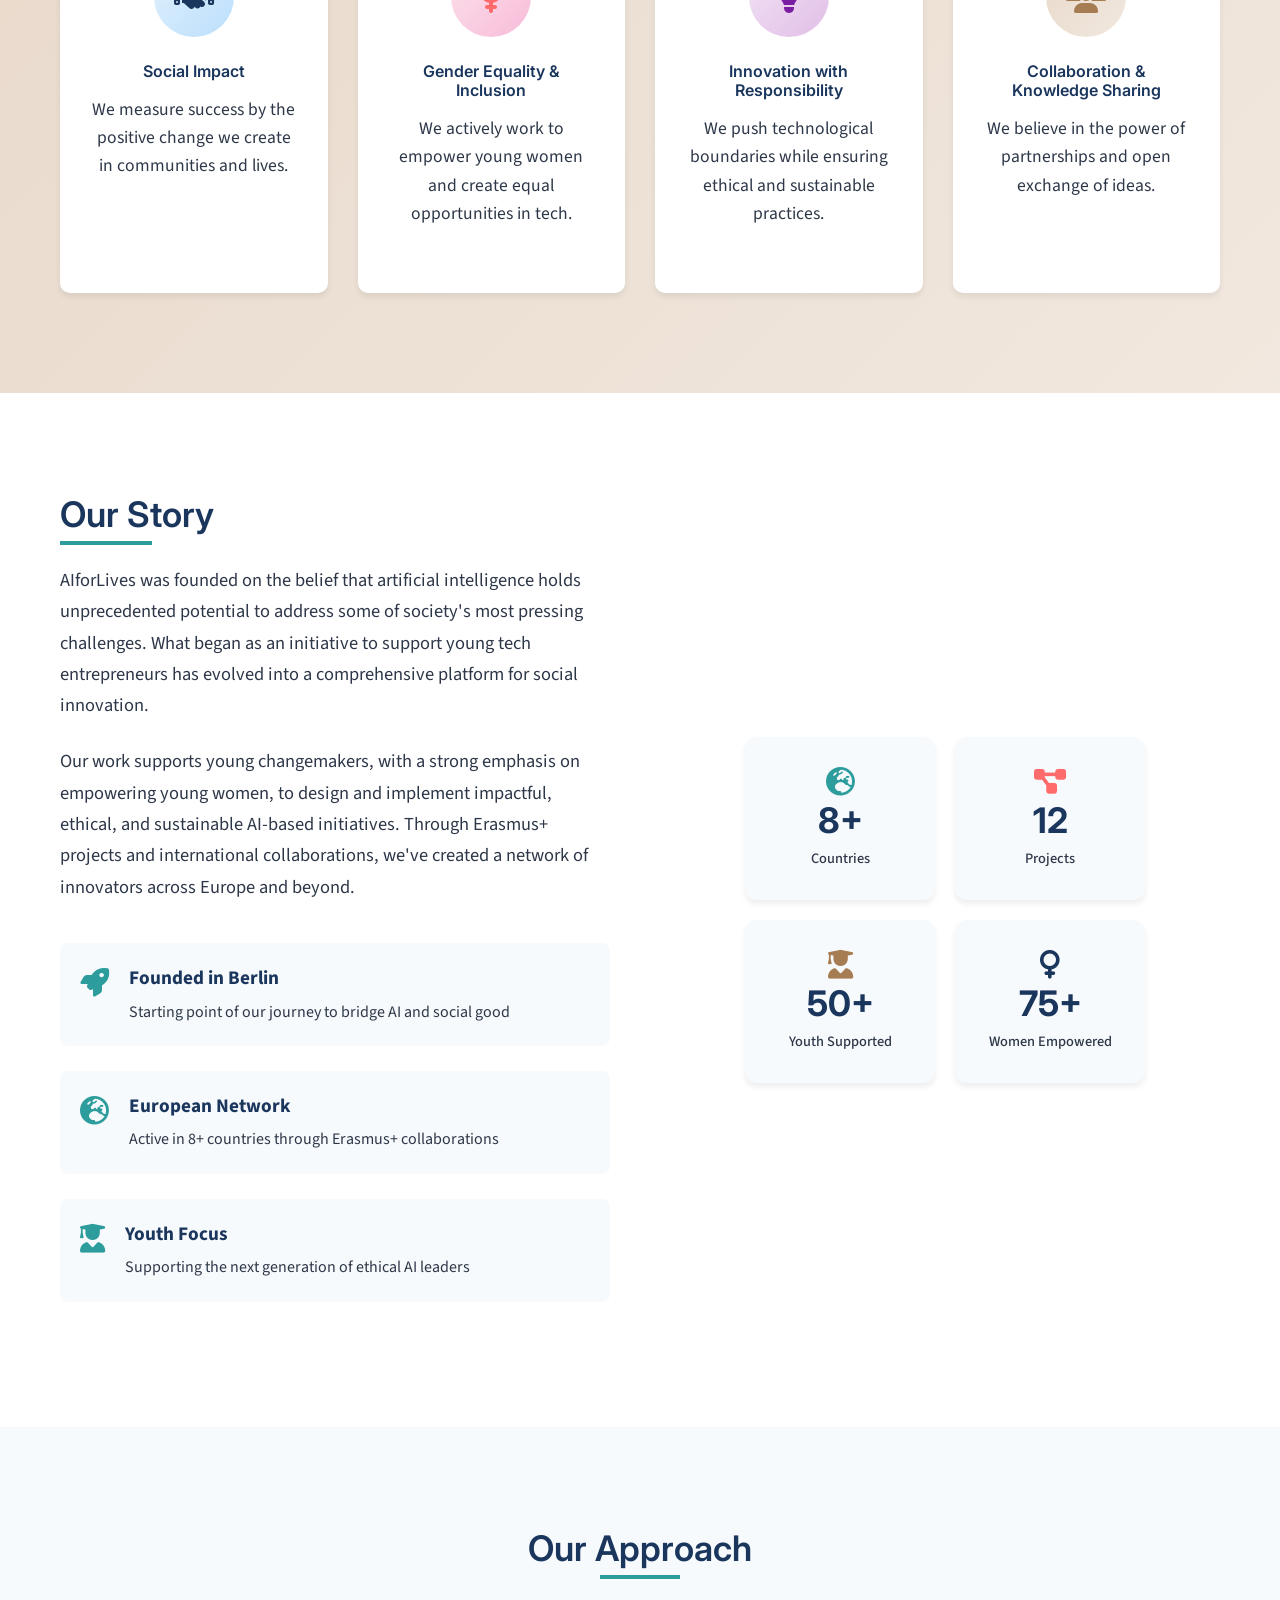
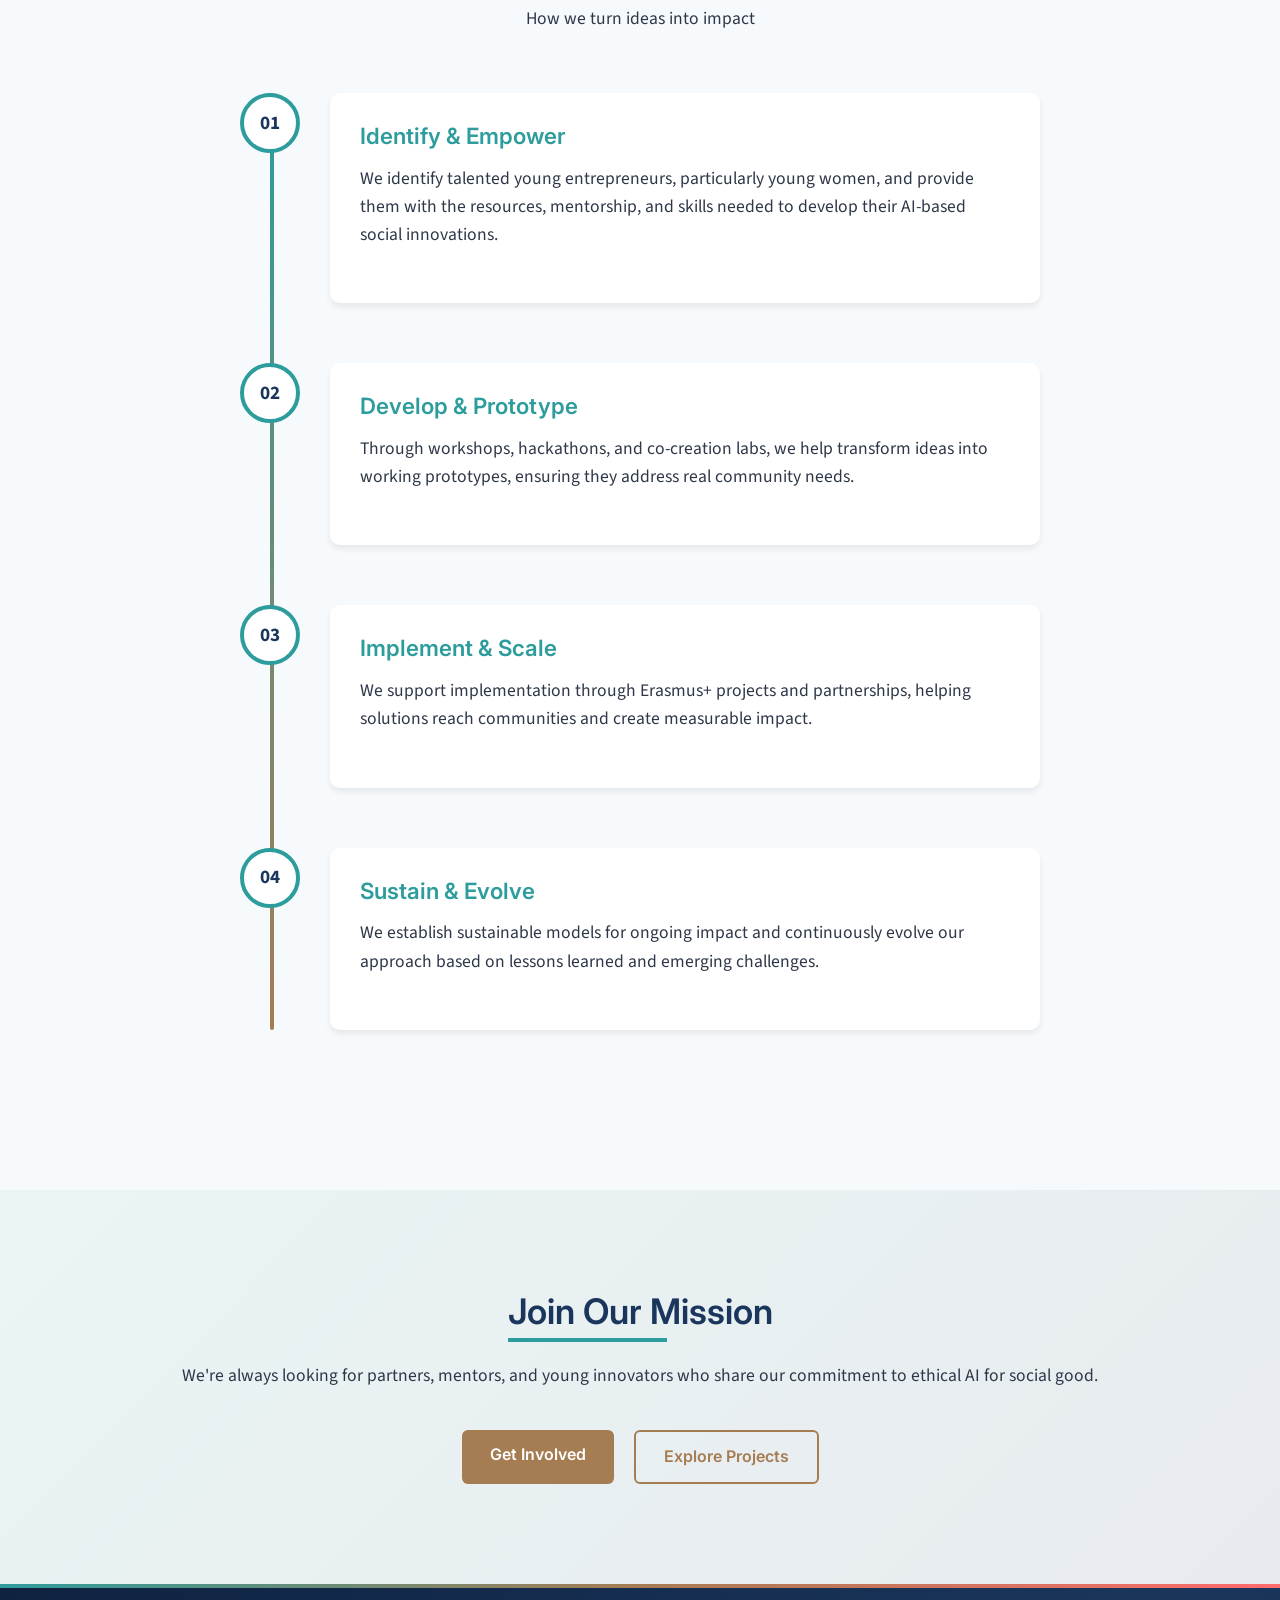
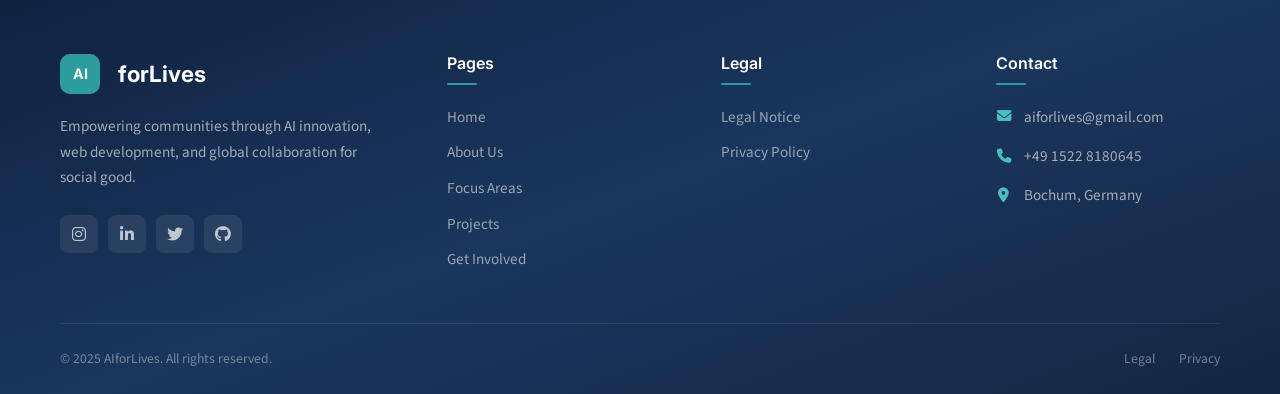
==== commit c831fc16: "updated projects page, legal and all for css" ====
--- a/about.html
+++ b/about.html
@@ -1,291 +1,399 @@
 <!DOCTYPE html>
 <html lang="en">
-<head>
-    <meta charset="UTF-8">
-    <meta name="viewport" content="width=device-width, initial-scale=1.0">
+  <head>
+    <meta charset="UTF-8" />
+    <meta name="viewport" content="width=device-width, initial-scale=1.0" />
     <title>About Us - AI For Lives</title>
-    <meta name="description" content="Learn about AIforLives - a mission-driven, social entrepreneurial not‑for‑profit enterprise focused on mobilizing AI technologies for social value.">
-    
+    <meta
+      name="description"
+      content="Learn about AIforLives - a mission-driven, social entrepreneurial not‑for‑profit enterprise focused on mobilizing AI technologies for social value."
+    />
+
     <!-- Fonts -->
-    <link rel="preconnect" href="https://fonts.googleapis.com">
-    <link rel="preconnect" href="https://fonts.gstatic.com" crossorigin>
-    <link href="https://fonts.googleapis.com/css2?family=Inter:wght@300;400;500;600;700&family=Source+Sans+Pro:wght@300;400;600&display=swap" rel="stylesheet">
-    
+    <link rel="preconnect" href="https://fonts.googleapis.com" />
+    <link rel="preconnect" href="https://fonts.gstatic.com" crossorigin />
+    <link
+      href="https://fonts.googleapis.com/css2?family=Inter:wght@300;400;500;600;700&family=Source+Sans+Pro:wght@300;400;600&display=swap"
+      rel="stylesheet"
+    />
+
     <!-- Icons -->
-    <link rel="stylesheet" href="https://cdnjs.cloudflare.com/ajax/libs/font-awesome/6.4.0/css/all.min.css">
-    
+    <link
+      rel="stylesheet"
+      href="https://cdnjs.cloudflare.com/ajax/libs/font-awesome/6.4.0/css/all.min.css"
+    />
+
     <!-- CSS -->
-    <link rel="stylesheet" href="css/style.css">
-    <link rel="stylesheet" href="css/responsive.css">
-    <link rel="stylesheet" href="css/about.css">
-    
+    <link rel="stylesheet" href="css/style.css" />
+    <link rel="stylesheet" href="css/responsive.css" />
+    <link rel="stylesheet" href="css/about.css" />
+
     <!-- Favicon -->
-    <link rel="icon" type="image/x-icon" href="images/favicon.ico">
-</head>
-<body>
+    <link rel="icon" type="image/x-icon" href="images/favicon.ico" />
+  </head>
+  <body>
     <!-- Navigation -->
     <header>
-        <div class="container header-container">
-            <a href="index.html" class="logo">
-                <i class="fas fa-brain logo-icon"></i>
-                AIforLives
-            </a>
-            
-            <button class="mobile-menu-btn" id="mobileMenuBtn" aria-label="Toggle menu">
-                <i class="fas fa-bars"></i>
-            </button>
-            
-            <nav id="mainNav">
-                <ul>
-                    <li><a href="index.html">Home</a></li>
-                    <li><a href="about.html" class="active">About Us</a></li>
-                    <li><a href="focus.html">Focus Areas</a></li>
-                    <li><a href="projects.html">Projects</a></li>
-                    <li><a href="contact.html">Get Involved</a></li>
-                </ul>
-            </nav>
-        </div>
+      <div class="container header-container">
+        <a href="index.html" class="logo">
+          <i class="fas fa-brain logo-icon"></i>
+          AIforLives
+        </a>
+
+        <button
+          class="mobile-menu-btn"
+          id="mobileMenuBtn"
+          aria-label="Toggle menu"
+        >
+          <i class="fas fa-bars"></i>
+        </button>
+
+        <nav id="mainNav">
+          <ul>
+            <li><a href="index.html">Home</a></li>
+            <li><a href="about.html" class="active">About Us</a></li>
+            <li><a href="focus.html">Focus Areas</a></li>
+            <li><a href="projects.html">Projects</a></li>
+            <li><a href="contact.html">Get Involved</a></li>
+          </ul>
+        </nav>
+      </div>
     </header>
 
     <!-- Page Hero -->
     <section class="page-hero">
-        <div class="container">
-            <h1>Who We Are</h1>
-            <p class="hero-subtitle">AIforLives is a mission‑driven, social entrepreneurial not‑for‑profit enterprise focused on mobilizing and utilizing AI technologies to create social value.</p>
-        </div>
+      <div class="container">
+        <h1>Who We Are</h1>
+        <p class="hero-subtitle">
+          AIforLives is a mission‑driven, social entrepreneurial not‑for‑profit
+          enterprise focused on mobilizing and utilizing AI technologies to
+          create social value.
+        </p>
+      </div>
     </section>
 
     <!-- Mission & Vision -->
     <section class="mission-vision">
-        <div class="container">
-            <div class="mv-grid">
-                <div class="mv-card mission-card">
-                    <div class="mv-icon">
-                        <i class="fas fa-bullseye"></i>
-                    </div>
-                    <h3>Our Mission</h3>
-                    <ul class="mission-list">
-                        <li>To empower young entrepreneurs to transform ideas into real‑world solutions</li>
-                        <li>To promote ethical and socially responsible use of AI</li>
-                        <li>To create learning and collaboration opportunities through international projects</li>
-                        <li>To support innovation in media, health, and environmental sustainability</li>
-                    </ul>
-                </div>
-                
-                <div class="mv-card vision-card">
-                    <div class="mv-icon">
-                        <i class="fas fa-eye"></i>
-                    </div>
-                    <h3>Our Vision</h3>
-                    <p>A world where artificial intelligence is accessible, inclusive, and used responsibly to improve lives and protect our planet.</p>
-                    <div class="vision-highlight">
-                        <i class="fas fa-quote-left"></i>
-                        <p>We believe that artificial intelligence should not be limited to commercial use—it should actively contribute to solving social, environmental, and human‑centered challenges.</p>
-                    </div>
-                </div>
-            </div>
-        </div>
+      <div class="container">
+        <div class="mv-grid">
+          <div class="mv-card mission-card">
+            <div class="mv-icon">
+              <i class="fas fa-bullseye"></i>
+            </div>
+            <h3>Our Mission</h3>
+            <ul class="mission-list">
+              <li>
+                To empower young entrepreneurs to transform ideas into
+                real‑world solutions
+              </li>
+              <li>To promote ethical and socially responsible use of AI</li>
+              <li>
+                To create learning and collaboration opportunities through
+                international projects
+              </li>
+              <li>
+                To support innovation in media, health, and environmental
+                sustainability
+              </li>
+            </ul>
+          </div>
+
+          <div class="mv-card vision-card">
+            <div class="mv-icon">
+              <i class="fas fa-eye"></i>
+            </div>
+            <h3>Our Vision</h3>
+            <p>
+              A world where artificial intelligence is accessible, inclusive,
+              and used responsibly to improve lives and protect our planet.
+            </p>
+            <div class="vision-highlight">
+              <i class="fas fa-quote-left"></i>
+              <p>
+                We believe that artificial intelligence should not be limited to
+                commercial use—it should actively contribute to solving social,
+                environmental, and human‑centered challenges.
+              </p>
+            </div>
+          </div>
+        </div>
+      </div>
     </section>
 
     <!-- Values Section -->
     <section class="values-section brown-section">
-        <div class="container">
-            <div class="section-title">
-                <h2>Our Values</h2>
-                <p>Guiding principles that shape everything we do</p>
-            </div>
-            
-            <div class="values-grid">
-                <div class="value-card">
-                    <div class="value-icon">
-                        <i class="fas fa-handshake"></i>
-                    </div>
-                    <h4>Social Impact</h4>
-                    <p>We measure success by the positive change we create in communities and lives.</p>
-                </div>
-                
-                <div class="value-card">
-                    <div class="value-icon">
-                        <i class="fas fa-venus"></i>
-                    </div>
-                    <h4>Gender Equality & Inclusion</h4>
-                    <p>We actively work to empower young women and create equal opportunities in tech.</p>
-                </div>
-                
-                <div class="value-card">
-                    <div class="value-icon">
-                        <i class="fas fa-lightbulb"></i>
-                    </div>
-                    <h4>Innovation with Responsibility</h4>
-                    <p>We push technological boundaries while ensuring ethical and sustainable practices.</p>
-                </div>
-                
-                <div class="value-card">
-                    <div class="value-icon">
-                        <i class="fas fa-users"></i>
-                    </div>
-                    <h4>Collaboration & Knowledge Sharing</h4>
-                    <p>We believe in the power of partnerships and open exchange of ideas.</p>
-                </div>
-            </div>
-        </div>
+      <div class="container">
+        <div class="section-title">
+          <h2>Our Values</h2>
+          <p>Guiding principles that shape everything we do</p>
+        </div>
+
+        <div class="values-grid">
+          <div class="value-card">
+            <div class="value-icon">
+              <i class="fas fa-handshake"></i>
+            </div>
+            <h4>Social Impact</h4>
+            <p>
+              We measure success by the positive change we create in communities
+              and lives.
+            </p>
+          </div>
+
+          <div class="value-card">
+            <div class="value-icon">
+              <i class="fas fa-venus"></i>
+            </div>
+            <h4>Gender Equality & Inclusion</h4>
+            <p>
+              We actively work to empower young women and create equal
+              opportunities in tech.
+            </p>
+          </div>
+
+          <div class="value-card">
+            <div class="value-icon">
+              <i class="fas fa-lightbulb"></i>
+            </div>
+            <h4>Innovation with Responsibility</h4>
+            <p>
+              We push technological boundaries while ensuring ethical and
+              sustainable practices.
+            </p>
+          </div>
+
+          <div class="value-card">
+            <div class="value-icon">
+              <i class="fas fa-users"></i>
+            </div>
+            <h4>Collaboration & Knowledge Sharing</h4>
+            <p>
+              We believe in the power of partnerships and open exchange of
+              ideas.
+            </p>
+          </div>
+        </div>
+      </div>
     </section>
 
     <!-- Our Story -->
     <section class="our-story">
-        <div class="container">
-            <div class="story-content">
-                <div class="story-text">
-                    <h2>Our Story</h2>
-                    <p>AIforLives was founded on the belief that artificial intelligence holds unprecedented potential to address some of society's most pressing challenges. What began as an initiative to support young tech entrepreneurs has evolved into a comprehensive platform for social innovation.</p>
-                    
-                    <p>Our work supports young changemakers, with a strong emphasis on empowering young women, to design and implement impactful, ethical, and sustainable AI‑based initiatives. Through Erasmus+ projects and international collaborations, we've created a network of innovators across Europe and beyond.</p>
-                    
-                    <div class="story-highlights">
-                        <div class="highlight">
-                            <i class="fas fa-rocket"></i>
-                            <div>
-                                <h5>Founded in Berlin</h5>
-                                <p>Starting point of our journey to bridge AI and social good</p>
-                            </div>
-                        </div>
-                        <div class="highlight">
-                            <i class="fas fa-globe-europe"></i>
-                            <div>
-                                <h5>European Network</h5>
-                                <p>Active in 8+ countries through Erasmus+ collaborations</p>
-                            </div>
-                        </div>
-                        <div class="highlight">
-                            <i class="fas fa-user-graduate"></i>
-                            <div>
-                                <h5>Youth Focus</h5>
-                                <p>Supporting the next generation of ethical AI leaders</p>
-                            </div>
-                        </div>
-                    </div>
+      <div class="container">
+        <div class="story-content">
+          <div class="story-text">
+            <h2>Our Story</h2>
+            <p>
+              AIforLives was founded on the belief that artificial intelligence
+              holds unprecedented potential to address some of society's most
+              pressing challenges. What began as an initiative to support young
+              tech entrepreneurs has evolved into a comprehensive platform for
+              social innovation.
+            </p>
+
+            <p>
+              Our work supports young changemakers, with a strong emphasis on
+              empowering young women, to design and implement impactful,
+              ethical, and sustainable AI‑based initiatives. Through Erasmus+
+              projects and international collaborations, we've created a network
+              of innovators across Europe and beyond.
+            </p>
+
+            <div class="story-highlights">
+              <div class="highlight">
+                <i class="fas fa-rocket"></i>
+                <div>
+                  <h5>Founded in Berlin</h5>
+                  <p>
+                    Starting point of our journey to bridge AI and social good
+                  </p>
                 </div>
-                
-                <div class="story-image">
-                    <!-- Placeholder for team/organization photo -->
-                    <div class="image-placeholder">
-                        <i class="fas fa-users"></i>
-                        <p>Team photo will appear here</p>
-                    </div>
+              </div>
+              <div class="highlight">
+                <i class="fas fa-globe-europe"></i>
+                <div>
+                  <h5>European Network</h5>
+                  <p>Active in 8+ countries through Erasmus+ collaborations</p>
                 </div>
-            </div>
-        </div>
+              </div>
+              <div class="highlight">
+                <i class="fas fa-user-graduate"></i>
+                <div>
+                  <h5>Youth Focus</h5>
+                  <p>Supporting the next generation of ethical AI leaders</p>
+                </div>
+              </div>
+            </div>
+          </div>
+
+          <div class="story-image">
+            <div class="story-visual">
+              <div class="visual-stat">
+                <i class="fas fa-globe-europe"></i>
+                <span class="visual-number">8+</span>
+                <span class="visual-label">Countries</span>
+              </div>
+              <div class="visual-stat">
+                <i class="fas fa-project-diagram"></i>
+                <span class="visual-number">12</span>
+                <span class="visual-label">Projects</span>
+              </div>
+              <div class="visual-stat">
+                <i class="fas fa-user-graduate"></i>
+                <span class="visual-number">50+</span>
+                <span class="visual-label">Youth Supported</span>
+              </div>
+              <div class="visual-stat">
+                <i class="fas fa-venus"></i>
+                <span class="visual-number">75+</span>
+                <span class="visual-label">Women Empowered</span>
+              </div>
+            </div>
+          </div>
+        </div>
+      </div>
     </section>
 
     <!-- Approach Section -->
     <section class="approach-section">
-        <div class="container">
-            <div class="section-title">
-                <h2>Our Approach</h2>
-                <p>How we turn ideas into impact</p>
-            </div>
-            
-            <div class="approach-timeline">
-                <div class="timeline-item">
-                    <div class="timeline-number">01</div>
-                    <div class="timeline-content">
-                        <h4>Identify & Empower</h4>
-                        <p>We identify talented young entrepreneurs, particularly young women, and provide them with the resources, mentorship, and skills needed to develop their AI-based social innovations.</p>
-                    </div>
-                </div>
-                
-                <div class="timeline-item">
-                    <div class="timeline-number">02</div>
-                    <div class="timeline-content">
-                        <h4>Develop & Prototype</h4>
-                        <p>Through workshops, hackathons, and co-creation labs, we help transform ideas into working prototypes, ensuring they address real community needs.</p>
-                    </div>
-                </div>
-                
-                <div class="timeline-item">
-                    <div class="timeline-number">03</div>
-                    <div class="timeline-content">
-                        <h4>Implement & Scale</h4>
-                        <p>We support implementation through Erasmus+ projects and partnerships, helping solutions reach communities and create measurable impact.</p>
-                    </div>
-                </div>
-                
-                <div class="timeline-item">
-                    <div class="timeline-number">04</div>
-                    <div class="timeline-content">
-                        <h4>Sustain & Evolve</h4>
-                        <p>We establish sustainable models for ongoing impact and continuously evolve our approach based on lessons learned and emerging challenges.</p>
-                    </div>
-                </div>
-            </div>
-        </div>
+      <div class="container">
+        <div class="section-title">
+          <h2>Our Approach</h2>
+          <p>How we turn ideas into impact</p>
+        </div>
+
+        <div class="approach-timeline">
+          <div class="timeline-item">
+            <div class="timeline-number">01</div>
+            <div class="timeline-content">
+              <h4>Identify & Empower</h4>
+              <p>
+                We identify talented young entrepreneurs, particularly young
+                women, and provide them with the resources, mentorship, and
+                skills needed to develop their AI-based social innovations.
+              </p>
+            </div>
+          </div>
+
+          <div class="timeline-item">
+            <div class="timeline-number">02</div>
+            <div class="timeline-content">
+              <h4>Develop & Prototype</h4>
+              <p>
+                Through workshops, hackathons, and co-creation labs, we help
+                transform ideas into working prototypes, ensuring they address
+                real community needs.
+              </p>
+            </div>
+          </div>
+
+          <div class="timeline-item">
+            <div class="timeline-number">03</div>
+            <div class="timeline-content">
+              <h4>Implement & Scale</h4>
+              <p>
+                We support implementation through Erasmus+ projects and
+                partnerships, helping solutions reach communities and create
+                measurable impact.
+              </p>
+            </div>
+          </div>
+
+          <div class="timeline-item">
+            <div class="timeline-number">04</div>
+            <div class="timeline-content">
+              <h4>Sustain & Evolve</h4>
+              <p>
+                We establish sustainable models for ongoing impact and
+                continuously evolve our approach based on lessons learned and
+                emerging challenges.
+              </p>
+            </div>
+          </div>
+        </div>
+      </div>
     </section>
 
     <!-- CTA Section -->
     <section class="cta-section">
-        <div class="container">
-            <h2>Join Our Mission</h2>
-            <p>Become part of a community that's shaping the future of ethical AI for social good.</p>
-            <div class="cta-buttons">
-                <a href="contact.html" class="btn btn-brown">Get Involved</a>
-                <a href="projects.html" class="btn btn-secondary">Explore Projects</a>
-            </div>
-        </div>
+      <div class="container">
+        <h2>Join Our Mission</h2>
+        <p>
+          We're always looking for partners, mentors, and young innovators who
+          share our commitment to ethical AI for social good.
+        </p>
+        <div class="cta-buttons">
+          <a href="contact.html" class="btn btn-brown">Get Involved</a>
+          <a href="projects.html" class="btn btn-secondary">Explore Projects</a>
+        </div>
+      </div>
     </section>
 
     <!-- Footer -->
-    <footer>
-        <div class="container">
-            <div class="footer-content">
-                <div class="footer-col">
-                    <h3>AIforLives</h3>
-                    <p>Empowering businesses and communities through AI innovation, web development, and global collaboration.</p>
-                    <div class="contact-info">
-                        <div>
-                            <i class="fas fa-phone"></i>
-                            <span>+49 1522 8180645</span>
-                        </div>
-                        <div>
-                            <i class="fas fa-envelope"></i>
-                            <span>aiforlives@gmail.com</span>
-                        </div>
-                    </div>
-                </div>
-                
-                <div class="footer-col">
-                    <h3>Pages</h3>
-                    <ul>
-                        <li><a href="index.html">Home</a></li>
-                        <li><a href="about.html">About Us</a></li>
-                        <li><a href="focus.html">Focus Areas</a></li>
-                        <li><a href="projects.html">Projects</a></li>
-                        <li><a href="contact.html">Get Involved</a></li>
-                    </ul>
-                </div>
-                
-                <div class="footer-col">
-                    <h3>Social Media</h3>
-                    <div class="social-links">
-                        <a href="#" aria-label="Instagram"><i class="fab fa-instagram"></i></a>
-                        <a href="#" aria-label="X (Twitter)"><i class="fab fa-twitter"></i></a>
-                        <a href="#" aria-label="LinkedIn"><i class="fab fa-linkedin-in"></i></a>
-                    </div>
-                    
-                    <h3 style="margin-top: 30px;">Legal</h3>
-                    <ul>
-                        <li><a href="#">Privacy Policy</a></li>
-                        <li><a href="#">Terms & Conditions</a></li>
-                    </ul>
-                </div>
-            </div>
-            
-            <div class="copyright">
-                <p>aiforlives.org © 2024. Based in Berlin, Germany.</p>
-            </div>
-        </div>
+    <footer class="footer">
+      <div class="container">
+        <div class="footer-main">
+          <div class="footer-grid">
+            <div class="footer-brand">
+              <div class="footer-logo">
+                <span class="logo-icon">AI</span>
+                <span class="logo-text">forLives</span>
+              </div>
+              <p class="footer-description">
+                Empowering communities through AI innovation, web development,
+                and global collaboration for social good.
+              </p>
+              <div class="footer-social">
+                <a href="#" aria-label="Instagram"><i class="fab fa-instagram"></i></a>
+                <a href="#" aria-label="LinkedIn"><i class="fab fa-linkedin-in"></i></a>
+                <a href="#" aria-label="Twitter"><i class="fab fa-twitter"></i></a>
+                <a href="#" aria-label="GitHub"><i class="fab fa-github"></i></a>
+              </div>
+            </div>
+            <div class="footer-col">
+              <h4>Pages</h4>
+              <ul class="footer-links">
+                <li><a href="index.html">Home</a></li>
+                <li><a href="about.html">About Us</a></li>
+                <li><a href="focus.html">Focus Areas</a></li>
+                <li><a href="projects.html">Projects</a></li>
+                <li><a href="contact.html">Get Involved</a></li>
+              </ul>
+            </div>
+            <div class="footer-col">
+              <h4>Legal</h4>
+              <ul class="footer-links">
+                <li><a href="legal.html">Legal Notice</a></li>
+                <li><a href="privacy.html">Privacy Policy</a></li>
+              </ul>
+            </div>
+            <div class="footer-col">
+              <h4>Contact</h4>
+              <div class="footer-contact-item">
+                <i class="fas fa-envelope"></i>
+                <a href="mailto:aiforlives@gmail.com">aiforlives@gmail.com</a>
+              </div>
+              <div class="footer-contact-item">
+                <i class="fas fa-phone"></i>
+                <span>+49 1522 8180645</span>
+              </div>
+              <div class="footer-contact-item">
+                <i class="fas fa-map-marker-alt"></i>
+                <span>Bochum, Germany</span>
+              </div>
+            </div>
+          </div>
+        </div>
+        <div class="footer-bottom">
+          <p>&copy; 2025 AIforLives. All rights reserved.</p>
+          <div class="footer-bottom-links">
+            <a href="legal.html">Legal</a>
+            <a href="privacy.html">Privacy</a>
+          </div>
+        </div>
+      </div>
     </footer>
 
     <!-- JavaScript -->
     <script src="js/main.js"></script>
-</body>
-</html>+  </body>
+</html>
--- a/css/style.css
+++ b/css/style.css
@@ -16,6 +16,20 @@
   --transition: all 0.3s ease;
   --shadow: 0 4px 6px rgba(0, 0, 0, 0.07);
   --shadow-lg: 0 10px 25px rgba(0, 0, 0, 0.1);
+
+  /* Spacing variables (used by projects.css & legal.css) */
+  --space-xs: 8px;
+  --space-sm: 16px;
+  --space-md: 32px;
+  --space-lg: 48px;
+  --space-xl: 80px;
+
+  /* Alias variables (used by projects.css & legal.css) */
+  --primary: #1a365d;
+  --secondary: #2d9c9c;
+  --accent: #ff6b6b;
+  --gray: #718096;
+  --light: #f7fafc;
 }
 
 /* Reset & Base Styles */
@@ -98,7 +112,7 @@
 .btn {
   display: inline-block;
   padding: 12px 28px;
-  border-radius: 4px;
+  border-radius: 6px;
   font-weight: 600;
   font-family: "Inter", sans-serif;
   cursor: pointer;
@@ -220,6 +234,8 @@
   cursor: pointer;
 }
 
+/* Legacy alt-nav classes kept for backwards compat — now mirrors main nav */
+
 /* Hero Section */
 .hero h1 {
   color: var(--white);
@@ -273,8 +289,8 @@
     var(--brown) 100%
   );
   color: var(--white);
-  padding: 160px 0 100px;
-  margin-top: 70px;
+  padding: 180px 0 100px;
+  margin-top: 80px;
   text-align: center;
   position: relative;
   overflow: hidden;
@@ -318,6 +334,51 @@
   margin-bottom: 60px;
 }
 
+/* Page Hero - shared across all inner pages */
+.page-hero {
+  background: linear-gradient(
+    135deg,
+    var(--primary-blue) 0%,
+    var(--primary-blue-light) 70%,
+    var(--brown) 100%
+  );
+  color: var(--white);
+  padding: 160px 0 80px;
+  margin-top: 80px;
+  text-align: center;
+  position: relative;
+  overflow: hidden;
+}
+
+.page-hero:before {
+  content: "";
+  position: absolute;
+  bottom: 0;
+  left: 0;
+  right: 0;
+  height: 100px;
+  background: linear-gradient(to top, var(--white), transparent);
+}
+
+.page-hero h1 {
+  color: var(--white);
+  font-size: 3.2rem;
+  margin-bottom: 20px;
+  position: relative;
+  z-index: 1;
+}
+
+.hero-subtitle,
+.page-subtitle {
+  font-size: 1.3rem;
+  max-width: 800px;
+  margin: 0 auto;
+  opacity: 0.9;
+  position: relative;
+  z-index: 1;
+  color: var(--white);
+}
+
 .section-title h2:after {
   left: 50%;
   transform: translateX(-50%);
@@ -403,14 +464,13 @@
 }
 
 /* Footer */
-footer {
-  background: linear-gradient(to bottom, var(--primary-blue) 0%, #152642 100%);
-  color: var(--white);
-  padding: 70px 0 30px;
+.footer {
+  background: linear-gradient(160deg, #0f2240 0%, #1a365d 50%, #152642 100%);
+  color: var(--white);
   position: relative;
 }
 
-footer:before {
+.footer::before {
   content: "";
   position: absolute;
   top: 0;
@@ -420,81 +480,244 @@
   background: linear-gradient(90deg, var(--teal), var(--brown), var(--coral));
 }
 
-.footer-content {
+.footer-main {
+  padding: 70px 0 40px;
+}
+
+.footer-grid {
   display: grid;
-  grid-template-columns: repeat(auto-fit, minmax(250px, 1fr));
-  gap: 40px;
-  margin-bottom: 50px;
-}
-
-.footer-col h3 {
-  color: var(--white);
-  margin-bottom: 25px;
-  font-size: 1.3rem;
-}
-
-.footer-col ul {
-  list-style: none;
-}
-
-.footer-col li {
-  margin-bottom: 12px;
-}
-
-.footer-col a {
-  color: var(--medium-gray);
-}
-
-.footer-col a:hover {
-  color: var(--teal-light);
-}
-
-.contact-info {
-  margin-top: 10px;
-}
-
-.contact-info div {
-  margin-bottom: 15px;
-  display: flex;
-  align-items: flex-start;
-}
-
-.contact-info i {
-  margin-right: 10px;
-  color: var(--brown-light);
-  margin-top: 4px;
-}
-
-.social-links {
-  display: flex;
-  gap: 15px;
-  margin-top: 20px;
-}
-
-.social-links a {
+  grid-template-columns: 1.5fr 1fr 1fr 1fr;
+  gap: 50px;
+}
+
+/* Brand column */
+.footer-brand {
+  padding-right: 20px;
+}
+
+.footer-logo {
+  display: flex;
+  align-items: center;
+  gap: 10px;
+  margin-bottom: 20px;
+}
+
+.footer-logo .logo-icon {
   display: inline-flex;
   align-items: center;
   justify-content: center;
   width: 40px;
   height: 40px;
-  background-color: rgba(255, 255, 255, 0.1);
-  border-radius: 50%;
-  color: var(--white);
-  font-size: 1.2rem;
+  background: var(--teal);
+  border-radius: 10px;
+  font-weight: 700;
+  font-size: 0.9rem;
+  color: var(--white);
+  font-family: "Inter", sans-serif;
+}
+
+.footer-logo .logo-text {
+  font-weight: 700;
+  font-size: 1.4rem;
+  font-family: "Inter", sans-serif;
+  color: var(--white);
+}
+
+.footer-description {
+  color: rgba(255, 255, 255, 0.6);
+  font-size: 0.95rem;
+  line-height: 1.7;
+  margin-bottom: 24px;
+}
+
+.footer-social {
+  display: flex;
+  gap: 10px;
+}
+
+.footer-social a {
+  width: 38px;
+  height: 38px;
+  display: inline-flex;
+  align-items: center;
+  justify-content: center;
+  background: rgba(255, 255, 255, 0.08);
+  border-radius: 8px;
+  color: rgba(255, 255, 255, 0.7);
+  font-size: 1rem;
   transition: var(--transition);
 }
 
-.social-links a:hover {
-  background-color: var(--teal);
-  transform: translateY(-3px);
-}
-
-.copyright {
+.footer-social a:hover {
+  background: var(--teal);
+  color: var(--white);
+  transform: translateY(-2px);
+}
+
+/* Footer columns */
+.footer-col h4 {
+  color: var(--white);
+  font-size: 1rem;
+  font-weight: 600;
+  margin-bottom: 20px;
+  font-family: "Inter", sans-serif;
+  position: relative;
+  padding-bottom: 12px;
+}
+
+.footer-col h4::after {
+  content: "";
+  position: absolute;
+  bottom: 0;
+  left: 0;
+  width: 30px;
+  height: 2px;
+  background: var(--teal);
+  border-radius: 1px;
+}
+
+.footer-links {
+  list-style: none;
+}
+
+.footer-links li {
+  margin-bottom: 10px;
+}
+
+.footer-links a {
+  color: rgba(255, 255, 255, 0.55);
+  font-size: 0.95rem;
+  transition: var(--transition);
+  display: inline-flex;
+  align-items: center;
+  gap: 6px;
+}
+
+.footer-links a:hover {
+  color: var(--teal-light);
+  transform: translateX(4px);
+}
+
+/* Contact column */
+.footer-contact-item {
+  display: flex;
+  align-items: flex-start;
+  gap: 12px;
+  margin-bottom: 16px;
+}
+
+.footer-contact-item i {
+  color: var(--teal-light);
+  font-size: 0.9rem;
+  margin-top: 4px;
+  width: 16px;
   text-align: center;
-  padding-top: 30px;
-  border-top: 1px solid rgba(255, 255, 255, 0.1);
-  color: var(--medium-gray);
-  font-size: 0.9rem;
+  flex-shrink: 0;
+}
+
+.footer-contact-item span {
+  color: rgba(255, 255, 255, 0.6);
+  font-size: 0.95rem;
+  line-height: 1.5;
+}
+
+.footer-contact-item a {
+  color: rgba(255, 255, 255, 0.6);
+  font-size: 0.95rem;
+}
+
+.footer-contact-item a:hover {
+  color: var(--teal-light);
+}
+
+/* Footer bottom bar */
+.footer-bottom {
+  border-top: 1px solid rgba(255, 255, 255, 0.08);
+  padding: 24px 0;
+  display: flex;
+  justify-content: space-between;
+  align-items: center;
+}
+
+.footer-bottom p {
+  color: rgba(255, 255, 255, 0.4);
+  font-size: 0.85rem;
+  margin: 0;
+}
+
+.footer-bottom-links {
+  display: flex;
+  gap: 24px;
+}
+
+.footer-bottom-links a {
+  color: rgba(255, 255, 255, 0.4);
+  font-size: 0.85rem;
+  transition: var(--transition);
+}
+
+.footer-bottom-links a:hover {
+  color: var(--teal-light);
+}
+
+/* Footer responsive */
+@media (max-width: 992px) {
+  .footer-grid {
+    grid-template-columns: 1fr 1fr;
+    gap: 40px;
+  }
+
+  .footer-brand {
+    grid-column: 1 / -1;
+    padding-right: 0;
+  }
+}
+
+@media (max-width: 576px) {
+  .footer-main {
+    padding: 50px 0 30px;
+  }
+
+  .footer-grid {
+    grid-template-columns: 1fr;
+    gap: 32px;
+  }
+
+  .footer-brand {
+    grid-column: auto;
+    text-align: center;
+  }
+
+  .footer-social {
+    justify-content: center;
+  }
+
+  .footer-col h4::after {
+    left: 50%;
+    transform: translateX(-50%);
+  }
+
+  .footer-col {
+    text-align: center;
+  }
+
+  .footer-links a:hover {
+    transform: none;
+  }
+
+  .footer-contact-item {
+    justify-content: center;
+  }
+
+  .footer-bottom {
+    flex-direction: column;
+    gap: 12px;
+    text-align: center;
+  }
+
+  .footer-bottom-links {
+    gap: 16px;
+  }
 }
 
 /* Impact Stats Section */
@@ -537,6 +760,78 @@
   font-size: 1.1rem;
 }
 
+/* Featured Projects Section */
+.featured-projects {
+  padding: 100px 0;
+  background-color: var(--white);
+}
+
+.featured-grid {
+  display: grid;
+  grid-template-columns: repeat(auto-fit, minmax(300px, 1fr));
+  gap: 30px;
+  margin-top: 50px;
+}
+
+.featured-card {
+  background: var(--light-gray);
+  border-radius: 10px;
+  padding: 35px 30px;
+  box-shadow: var(--shadow);
+  transition: var(--transition);
+  border-top: 4px solid var(--teal);
+  display: flex;
+  flex-direction: column;
+}
+
+.featured-card:nth-child(2) {
+  border-top-color: var(--coral);
+}
+
+.featured-card:nth-child(3) {
+  border-top-color: var(--brown);
+}
+
+.featured-card:hover {
+  transform: translateY(-8px);
+  box-shadow: var(--shadow-lg);
+}
+
+.featured-tag {
+  display: inline-block;
+  background: rgba(45, 156, 156, 0.1);
+  color: var(--teal);
+  padding: 4px 14px;
+  border-radius: 20px;
+  font-size: 0.8rem;
+  font-weight: 600;
+  margin-bottom: 16px;
+  align-self: flex-start;
+}
+
+.featured-card:nth-child(2) .featured-tag {
+  background: rgba(255, 107, 107, 0.1);
+  color: var(--coral);
+}
+
+.featured-card:nth-child(3) .featured-tag {
+  background: rgba(166, 124, 82, 0.1);
+  color: var(--brown);
+}
+
+.featured-card h3 {
+  margin-bottom: 12px;
+}
+
+.featured-card p {
+  flex: 1;
+  margin-bottom: 20px;
+}
+
+.featured-card .btn {
+  align-self: flex-start;
+}
+
 /* Partners Section */
 .partners-section {
   padding: 80px 0;
@@ -553,24 +848,33 @@
 .partner-logo {
   background: var(--light-gray);
   border: 2px solid var(--brown-light);
-  border-radius: 8px;
+  border-radius: 10px;
   height: 120px;
   display: flex;
+  flex-direction: column;
   align-items: center;
   justify-content: center;
+  gap: 12px;
   font-weight: 600;
   color: var(--brown);
-  font-size: 1.2rem;
+  font-size: 1rem;
   transition: var(--transition);
+}
+
+.partner-logo i {
+  font-size: 2.2rem;
+  color: var(--teal);
 }
 
 .partner-logo:hover {
   background: var(--brown-warm);
-  transform: scale(1.05);
+  transform: translateY(-5px);
+  box-shadow: var(--shadow);
 }
 
 /* Update header with brown accent */
-header {
+header,
+.header {
   background-color: var(--white);
   box-shadow: 0 2px 10px rgba(0, 0, 0, 0.05);
   position: fixed;
@@ -580,13 +884,13 @@
   border-bottom: 3px solid var(--brown-light);
 }
 
-/* Brown accent for active navigation */
+/* Teal accent for active navigation */
 nav a.active {
-  color: var(--brown);
+  color: var(--teal);
 }
 
 nav a.active:after {
-  background: var(--brown);
+  background: var(--teal);
 }
 
 /* Update buttons in CTA section */
@@ -614,149 +918,142 @@
   overflow: hidden;
 }
 
-.focus-card:after {
+/* Additional Utility Classes */
+.brown-section {
+  background: linear-gradient(135deg, var(--brown-warm) 0%, #f1e8df 100%);
+  position: relative;
+}
+
+.brown-section:before {
   content: "";
   position: absolute;
   top: 0;
   left: 0;
-  width: 100%;
-  height: 4px;
+  right: 0;
+  height: 3px;
   background: linear-gradient(90deg, var(--teal), var(--brown), var(--coral));
-}
-
-
-/* Additional Utility Classes */
-.brown-section {
-    background: linear-gradient(135deg, var(--brown-warm) 0%, #f1e8df 100%);
-    position: relative;
-}
-
-.brown-section:before {
-    content: '';
-    position: absolute;
-    top: 0;
-    left: 0;
-    right: 0;
-    height: 10px;
-    background: linear-gradient(90deg, var(--teal), var(--brown), var(--coral));
 }
 
 /* Text colors */
 .text-brown {
-    color: var(--brown);
+  color: var(--brown);
 }
 
 .text-teal {
-    color: var(--teal);
+  color: var(--teal);
 }
 
 .text-coral {
-    color: var(--coral);
+  color: var(--coral);
 }
 
 /* Background colors */
 .bg-brown-light {
-    background-color: var(--brown-light);
+  background-color: var(--brown-light);
 }
 
 .bg-brown-warm {
-    background-color: var(--brown-warm);
+  background-color: var(--brown-warm);
 }
 
 /* Border colors */
 .border-brown {
-    border-color: var(--brown);
+  border-color: var(--brown);
 }
 
 .border-teal {
-    border-color: var(--teal);
+  border-color: var(--teal);
 }
 
 .border-coral {
-    border-color: var(--coral);
+  border-color: var(--coral);
 }
 
 /* Additional Button Styles for Focus Page */
 .btn-teal {
-    background-color: var(--teal);
-    color: var(--white);
-    border: none;
+  background-color: var(--teal);
+  color: var(--white);
+  border: none;
 }
 
 .btn-teal:hover {
-    background-color: var(--teal-light);
-    color: var(--white);
+  background-color: var(--teal-light);
+  color: var(--white);
 }
 
 .btn-coral {
-    background-color: var(--coral);
-    color: var(--white);
-    border: none;
+  background-color: var(--coral);
+  color: var(--white);
+  border: none;
 }
 
 .btn-coral:hover {
-    background-color: var(--coral-light);
-    color: var(--white);
+  background-color: var(--coral-light);
+  color: var(--white);
 }
 
 .btn-brown {
-    background-color: var(--brown);
-    color: var(--white);
-    border: none;
+  background-color: var(--brown);
+  color: var(--white);
+  border: none;
 }
 
 .btn-brown:hover {
-    background-color: #8c6b45;
-    color: var(--white);
+  background-color: #8c6b45;
+  color: var(--white);
 }
 
 .btn-small {
-    padding: 8px 20px;
-    font-size: 0.9rem;
+  padding: 8px 20px;
+  font-size: 0.9rem;
 }
 
 /* Error States for Forms */
 .error {
-    border-color: var(--coral) !important;
-    background-color: rgba(255, 107, 107, 0.05) !important;
+  border-color: var(--coral) !important;
+  background-color: rgba(255, 107, 107, 0.05) !important;
 }
 
 .error:focus {
-    box-shadow: 0 0 0 3px rgba(255, 107, 107, 0.1) !important;
+  box-shadow: 0 0 0 3px rgba(255, 107, 107, 0.1) !important;
 }
 
 .error-message {
-    color: var(--coral) !important;
-    font-size: 0.9rem !important;
-    margin-top: 5px !important;
+  color: var(--coral) !important;
+  font-size: 0.9rem !important;
+  margin-top: 5px !important;
 }
 
 .checkbox-group.error label {
-    color: var(--coral) !important;
+  color: var(--coral) !important;
 }
 
 /* Animation for form success */
 @keyframes fadeInUp {
-    from {
-        opacity: 0;
-        transform: translateY(20px);
-    }
-    to {
-        opacity: 1;
-        transform: translateY(0);
-    }
+  from {
+    opacity: 0;
+    transform: translateY(20px);
+  }
+  to {
+    opacity: 1;
+    transform: translateY(0);
+  }
 }
 
 .form-success {
-    animation: fadeInUp 0.5s ease;
+  animation: fadeInUp 0.5s ease;
 }
 
 /* Loading spinner */
 .fa-spinner {
-    animation: spin 1s linear infinite;
+  animation: spin 1s linear infinite;
 }
 
 @keyframes spin {
-    0% { transform: rotate(0deg); }
-    100% { transform: rotate(360deg); }
-}+  0% {
+    transform: rotate(0deg);
+  }
+  100% {
+    transform: rotate(360deg);
+  }
+}
--- a/css/responsive.css
+++ b/css/responsive.css
@@ -15,11 +15,24 @@
   }
 
   .hero {
-    padding: 140px 0 80px;
+    padding: 150px 0 80px;
   }
 
   .hero h1 {
     font-size: 2.8rem;
+  }
+
+  .page-hero {
+    padding: 140px 0 70px;
+  }
+
+  .page-hero h1 {
+    font-size: 2.8rem;
+  }
+
+  .hero-subtitle,
+  .page-subtitle {
+    font-size: 1.2rem;
   }
 
   .focus-cards {
@@ -58,6 +71,8 @@
   nav li {
     margin: 0 0 20px 0;
   }
+
+  /* Alternative nav (projects, legal, privacy pages) — now uses same structure */
 
   .hero-buttons,
   .cta-buttons {
@@ -104,6 +119,19 @@
     font-size: 1.1rem;
   }
 
+  .page-hero {
+    padding: 120px 0 50px;
+  }
+
+  .page-hero h1 {
+    font-size: 2rem;
+  }
+
+  .hero-subtitle,
+  .page-subtitle {
+    font-size: 1.1rem;
+  }
+
   .header-container {
     padding: 15px;
   }
@@ -114,8 +142,13 @@
 
   .hero,
   .focus-areas-preview,
+  .featured-projects,
   .cta-section {
-    padding: 80px 0;
+    padding: 100px 0 60px;
+  }
+
+  .featured-grid {
+    grid-template-columns: 1fr;
   }
 
   .focus-card {
--- a/css/about.css
+++ b/css/about.css
@@ -1,430 +1,407 @@
 /* About Page Specific Styles */
 
-/* Page Hero */
-.page-hero {
-    background: linear-gradient(135deg, var(--primary-blue) 0%, var(--primary-blue-light) 70%, var(--brown) 100%);
-    color: var(--white);
-    padding: 150px 0 80px;
-    margin-top: 70px;
-    text-align: center;
-    position: relative;
-    overflow: hidden;
-}
-
-.page-hero:before {
-    content: '';
-    position: absolute;
-    bottom: 0;
-    left: 0;
-    right: 0;
-    height: 100px;
-    background: linear-gradient(to top, var(--white), transparent);
-}
-
+/* Page Hero - about page keeps the same gradient from style.css */
 .page-hero h1 {
-    color: var(--white);
-    font-size: 3.5rem;
-    margin-bottom: 20px;
-    position: relative;
-    z-index: 1;
-}
-
-.hero-subtitle {
-    font-size: 1.4rem;
-    max-width: 800px;
-    margin: 0 auto;
-    opacity: 0.9;
-    position: relative;
-    z-index: 1;
+  font-size: 3.5rem;
 }
 
 /* Mission & Vision */
 .mission-vision {
-    padding: 100px 0;
-    background-color: var(--white);
+  padding: 100px 0;
+  background-color: var(--white);
 }
 
 .mv-grid {
-    display: grid;
-    grid-template-columns: repeat(auto-fit, minmax(450px, 1fr));
-    gap: 40px;
-    margin-top: 40px;
+  display: grid;
+  grid-template-columns: repeat(auto-fit, minmax(450px, 1fr));
+  gap: 40px;
+  margin-top: 40px;
 }
 
 .mv-card {
-    background: var(--light-gray);
-    border-radius: 12px;
-    padding: 50px 40px;
-    box-shadow: var(--shadow);
-    transition: var(--transition);
-    border-top: 6px solid transparent;
-    position: relative;
-    overflow: hidden;
+  background: var(--light-gray);
+  border-radius: 12px;
+  padding: 50px 40px;
+  box-shadow: var(--shadow);
+  transition: var(--transition);
+  border-top: 6px solid transparent;
+  position: relative;
+  overflow: hidden;
 }
 
 .mv-card:hover {
-    transform: translateY(-10px);
-    box-shadow: var(--shadow-lg);
+  transform: translateY(-10px);
+  box-shadow: var(--shadow-lg);
 }
 
 .mission-card {
-    border-top-color: var(--teal);
+  border-top-color: var(--teal);
 }
 
 .vision-card {
-    border-top-color: var(--coral);
+  border-top-color: var(--coral);
 }
 
 .mv-icon {
-    font-size: 3rem;
-    color: var(--teal);
-    margin-bottom: 25px;
+  font-size: 3rem;
+  color: var(--teal);
+  margin-bottom: 25px;
 }
 
 .vision-card .mv-icon {
-    color: var(--coral);
+  color: var(--coral);
 }
 
 .mission-list {
-    list-style: none;
-    margin-top: 20px;
+  list-style: none;
+  margin-top: 20px;
 }
 
 .mission-list li {
-    padding: 12px 0;
-    padding-left: 35px;
-    position: relative;
-    border-bottom: 1px solid rgba(0, 0, 0, 0.05);
+  padding: 12px 0;
+  padding-left: 35px;
+  position: relative;
+  border-bottom: 1px solid rgba(0, 0, 0, 0.05);
 }
 
 .mission-list li:before {
-    content: '✓';
-    position: absolute;
-    left: 0;
-    color: var(--teal);
-    font-weight: bold;
-    font-size: 1.2rem;
+  content: "✓";
+  position: absolute;
+  left: 0;
+  color: var(--teal);
+  font-weight: bold;
+  font-size: 1.2rem;
 }
 
 .vision-highlight {
-    background: rgba(255, 107, 107, 0.1);
-    border-left: 4px solid var(--coral);
-    padding: 25px;
-    margin-top: 30px;
-    border-radius: 0 8px 8px 0;
-    position: relative;
+  background: rgba(255, 107, 107, 0.1);
+  border-left: 4px solid var(--coral);
+  padding: 25px;
+  margin-top: 30px;
+  border-radius: 0 8px 8px 0;
+  position: relative;
 }
 
 .vision-highlight i:first-child {
-    color: var(--coral);
-    font-size: 1.5rem;
-    margin-bottom: 10px;
-    display: block;
+  color: var(--coral);
+  font-size: 1.5rem;
+  margin-bottom: 10px;
+  display: block;
 }
 
 .vision-highlight p {
-    font-style: italic;
-    margin: 0;
+  font-style: italic;
+  margin: 0;
 }
 
 /* Values Section */
 .values-section {
-    padding: 100px 0;
+  padding: 100px 0;
 }
 
 .values-grid {
-    display: grid;
-    grid-template-columns: repeat(auto-fit, minmax(250px, 1fr));
-    gap: 30px;
-    margin-top: 50px;
+  display: grid;
+  grid-template-columns: repeat(auto-fit, minmax(250px, 1fr));
+  gap: 30px;
+  margin-top: 50px;
 }
 
 .value-card {
-    background: var(--white);
-    border-radius: 10px;
-    padding: 40px 30px;
-    text-align: center;
-    box-shadow: var(--shadow);
-    transition: var(--transition);
-    border: 1px solid transparent;
+  background: var(--white);
+  border-radius: 10px;
+  padding: 40px 30px;
+  text-align: center;
+  box-shadow: var(--shadow);
+  transition: var(--transition);
+  border: 1px solid transparent;
 }
 
 .value-card:hover {
-    transform: translateY(-5px);
-    box-shadow: var(--shadow-lg);
-    border-color: var(--brown-light);
+  transform: translateY(-5px);
+  box-shadow: var(--shadow-lg);
+  border-color: var(--brown-light);
 }
 
 .value-icon {
-    width: 80px;
-    height: 80px;
-    background: linear-gradient(135deg, var(--brown-warm), #f1e8df);
-    border-radius: 50%;
-    display: flex;
-    align-items: center;
-    justify-content: center;
-    margin: 0 auto 25px;
-    font-size: 2rem;
-    color: var(--brown);
+  width: 80px;
+  height: 80px;
+  background: linear-gradient(135deg, var(--brown-warm), #f1e8df);
+  border-radius: 50%;
+  display: flex;
+  align-items: center;
+  justify-content: center;
+  margin: 0 auto 25px;
+  font-size: 2rem;
+  color: var(--brown);
 }
 
 .value-card:nth-child(1) .value-icon {
-    background: linear-gradient(135deg, #e3f2fd, #bbdefb);
-    color: var(--primary-blue);
+  background: linear-gradient(135deg, #e3f2fd, #bbdefb);
+  color: var(--primary-blue);
 }
 
 .value-card:nth-child(2) .value-icon {
-    background: linear-gradient(135deg, #fce4ec, #f8bbd9);
-    color: var(--coral);
+  background: linear-gradient(135deg, #fce4ec, #f8bbd9);
+  color: var(--coral);
 }
 
 .value-card:nth-child(3) .value-icon {
-    background: linear-gradient(135deg, #f3e5f5, #e1bee7);
-    color: #7b1fa2;
+  background: linear-gradient(135deg, #f3e5f5, #e1bee7);
+  color: #7b1fa2;
 }
 
 .value-card h4 {
-    margin-bottom: 15px;
-    color: var(--primary-blue);
+  margin-bottom: 15px;
+  color: var(--primary-blue);
 }
 
 /* Our Story */
 .our-story {
-    padding: 100px 0;
-    background-color: var(--white);
+  padding: 100px 0;
+  background-color: var(--white);
 }
 
 .story-content {
-    display: grid;
-    grid-template-columns: repeat(auto-fit, minmax(300px, 1fr));
-    gap: 60px;
-    align-items: center;
+  display: grid;
+  grid-template-columns: repeat(auto-fit, minmax(300px, 1fr));
+  gap: 60px;
+  align-items: center;
 }
 
 .story-text h2 {
-    margin-bottom: 30px;
+  margin-bottom: 30px;
 }
 
 .story-text p {
-    margin-bottom: 25px;
-    font-size: 1.15rem;
-    line-height: 1.7;
+  margin-bottom: 25px;
+  font-size: 1.15rem;
+  line-height: 1.7;
 }
 
 .story-highlights {
-    margin-top: 40px;
+  margin-top: 40px;
 }
 
 .highlight {
-    display: flex;
-    align-items: flex-start;
-    margin-bottom: 25px;
-    padding: 20px;
-    background: var(--light-gray);
-    border-radius: 8px;
-    transition: var(--transition);
+  display: flex;
+  align-items: flex-start;
+  margin-bottom: 25px;
+  padding: 20px;
+  background: var(--light-gray);
+  border-radius: 8px;
+  transition: var(--transition);
 }
 
 .highlight:hover {
-    background: var(--brown-warm);
-    transform: translateX(5px);
+  background: var(--brown-warm);
+  transform: translateX(5px);
 }
 
 .highlight i {
-    font-size: 1.8rem;
-    color: var(--teal);
-    margin-right: 20px;
-    margin-top: 5px;
+  font-size: 1.8rem;
+  color: var(--teal);
+  margin-right: 20px;
+  margin-top: 5px;
 }
 
 .highlight h5 {
-    color: var(--primary-blue);
-    margin-bottom: 5px;
-    font-size: 1.2rem;
+  color: var(--primary-blue);
+  margin-bottom: 5px;
+  font-size: 1.2rem;
 }
 
 .highlight p {
-    margin: 0;
-    font-size: 1rem;
-    color: var(--dark-gray);
+  margin: 0;
+  font-size: 1rem;
+  color: var(--dark-gray);
 }
 
 .story-image {
-    display: flex;
-    justify-content: center;
-}
-
-.image-placeholder {
-    width: 100%;
-    max-width: 400px;
-    height: 500px;
-    background: linear-gradient(135deg, var(--light-gray), #e2e8f0);
-    border-radius: 12px;
-    display: flex;
-    flex-direction: column;
-    align-items: center;
-    justify-content: center;
-    color: var(--primary-blue);
-    box-shadow: var(--shadow);
-}
-
-.image-placeholder i {
-    font-size: 5rem;
-    margin-bottom: 20px;
-    color: var(--teal);
-    opacity: 0.5;
-}
-
-.image-placeholder p {
-    color: var(--dark-gray);
-    font-style: italic;
+  display: flex;
+  justify-content: center;
+}
+
+.story-visual {
+  width: 100%;
+  max-width: 400px;
+  display: grid;
+  grid-template-columns: 1fr 1fr;
+  gap: 20px;
+}
+
+.visual-stat {
+  background: var(--light-gray);
+  border-radius: 12px;
+  padding: 30px 20px;
+  text-align: center;
+  box-shadow: var(--shadow);
+  transition: var(--transition);
+  display: flex;
+  flex-direction: column;
+  align-items: center;
+  gap: 8px;
+}
+
+.visual-stat:hover {
+  transform: translateY(-5px);
+  box-shadow: var(--shadow-lg);
+}
+
+.visual-stat i {
+  font-size: 1.8rem;
+  color: var(--teal);
+}
+
+.visual-stat:nth-child(2) i {
+  color: var(--coral);
+}
+
+.visual-stat:nth-child(3) i {
+  color: var(--brown);
+}
+
+.visual-stat:nth-child(4) i {
+  color: var(--primary-blue);
+}
+
+.visual-number {
+  font-size: 2.2rem;
+  font-weight: 700;
+  font-family: "Inter", sans-serif;
+  color: var(--primary-blue);
+  line-height: 1;
+}
+
+.visual-label {
+  font-size: 0.9rem;
+  color: var(--dark-gray);
+  font-weight: 500;
 }
 
 /* Approach Section */
 .approach-section {
-    padding: 100px 0;
-    background-color: var(--light-gray);
+  padding: 100px 0;
+  background-color: var(--light-gray);
 }
 
 .approach-timeline {
-    max-width: 800px;
-    margin: 60px auto 0;
-    position: relative;
+  max-width: 800px;
+  margin: 60px auto 0;
+  position: relative;
 }
 
 .approach-timeline:before {
-    content: '';
-    position: absolute;
-    left: 30px;
-    top: 0;
-    bottom: 0;
-    width: 4px;
-    background: linear-gradient(to bottom, var(--teal), var(--brown));
-    border-radius: 2px;
+  content: "";
+  position: absolute;
+  left: 30px;
+  top: 0;
+  bottom: 0;
+  width: 4px;
+  background: linear-gradient(to bottom, var(--teal), var(--brown));
+  border-radius: 2px;
 }
 
 .timeline-item {
-    display: flex;
-    margin-bottom: 60px;
-    position: relative;
+  display: flex;
+  margin-bottom: 60px;
+  position: relative;
 }
 
 .timeline-number {
-    width: 60px;
-    height: 60px;
-    background: var(--white);
-    border: 4px solid var(--teal);
-    border-radius: 50%;
-    display: flex;
-    align-items: center;
-    justify-content: center;
-    font-weight: 700;
-    font-size: 1.2rem;
-    color: var(--primary-blue);
-    z-index: 1;
-    flex-shrink: 0;
+  width: 60px;
+  height: 60px;
+  background: var(--white);
+  border: 4px solid var(--teal);
+  border-radius: 50%;
+  display: flex;
+  align-items: center;
+  justify-content: center;
+  font-weight: 700;
+  font-size: 1.2rem;
+  color: var(--primary-blue);
+  z-index: 1;
+  flex-shrink: 0;
 }
 
 .timeline-content {
-    background: var(--white);
-    border-radius: 10px;
-    padding: 30px;
-    margin-left: 30px;
-    box-shadow: var(--shadow);
-    flex: 1;
-    transition: var(--transition);
+  background: var(--white);
+  border-radius: 10px;
+  padding: 30px;
+  margin-left: 30px;
+  box-shadow: var(--shadow);
+  flex: 1;
+  transition: var(--transition);
 }
 
 .timeline-content:hover {
-    transform: translateX(10px);
-    box-shadow: var(--shadow-lg);
+  transform: translateX(10px);
+  box-shadow: var(--shadow-lg);
 }
 
 .timeline-content h4 {
-    color: var(--teal);
-    margin-bottom: 15px;
-    font-size: 1.4rem;
+  color: var(--teal);
+  margin-bottom: 15px;
+  font-size: 1.4rem;
 }
 
 /* Responsive Styles for About Page */
 @media (max-width: 992px) {
-    .page-hero h1 {
-        font-size: 2.8rem;
-    }
-    
-    .hero-subtitle {
-        font-size: 1.2rem;
-    }
-    
-    .mv-grid {
-        grid-template-columns: 1fr;
-    }
-    
-    .story-content {
-        grid-template-columns: 1fr;
-        gap: 40px;
-    }
-    
-    .image-placeholder {
-        max-width: 100%;
-        height: 400px;
-    }
+  .mv-grid {
+    grid-template-columns: 1fr;
+  }
+
+  .story-content {
+    grid-template-columns: 1fr;
+    gap: 40px;
+  }
+
+  .story-visual {
+    max-width: 100%;
+  }
 }
 
 @media (max-width: 768px) {
-    .page-hero {
-        padding: 120px 0 60px;
-    }
-    
-    .page-hero h1 {
-        font-size: 2.3rem;
-    }
-    
-    .mv-card {
-        padding: 30px 25px;
-    }
-    
-    .approach-timeline:before {
-        left: 25px;
-    }
-    
-    .timeline-number {
-        width: 50px;
-        height: 50px;
-        font-size: 1rem;
-    }
-    
-    .timeline-content {
-        padding: 25px;
-        margin-left: 20px;
-    }
-    
-    .values-grid {
-        grid-template-columns: 1fr;
-    }
+  .page-hero {
+    padding: 130px 0 60px;
+  }
+
+  .mv-card {
+    padding: 30px 25px;
+  }
+
+  .approach-timeline:before {
+    left: 25px;
+  }
+
+  .timeline-number {
+    width: 50px;
+    height: 50px;
+    font-size: 1rem;
+  }
+
+  .timeline-content {
+    padding: 25px;
+    margin-left: 20px;
+  }
+
+  .values-grid {
+    grid-template-columns: 1fr;
+  }
 }
 
 @media (max-width: 576px) {
-    .page-hero h1 {
-        font-size: 2rem;
-    }
-    
-    .hero-subtitle {
-        font-size: 1.1rem;
-    }
-    
-    .mission-list li {
-        padding-left: 25px;
-        font-size: 1rem;
-    }
-    
-    .highlight {
-        flex-direction: column;
-        text-align: center;
-    }
-    
-    .highlight i {
-        margin-right: 0;
-        margin-bottom: 15px;
-    }
-}+  .mission-list li {
+    padding-left: 25px;
+    font-size: 1rem;
+  }
+
+  .highlight {
+    flex-direction: column;
+    text-align: center;
+  }
+
+  .highlight i {
+    margin-right: 0;
+    margin-bottom: 15px;
+  }
+}
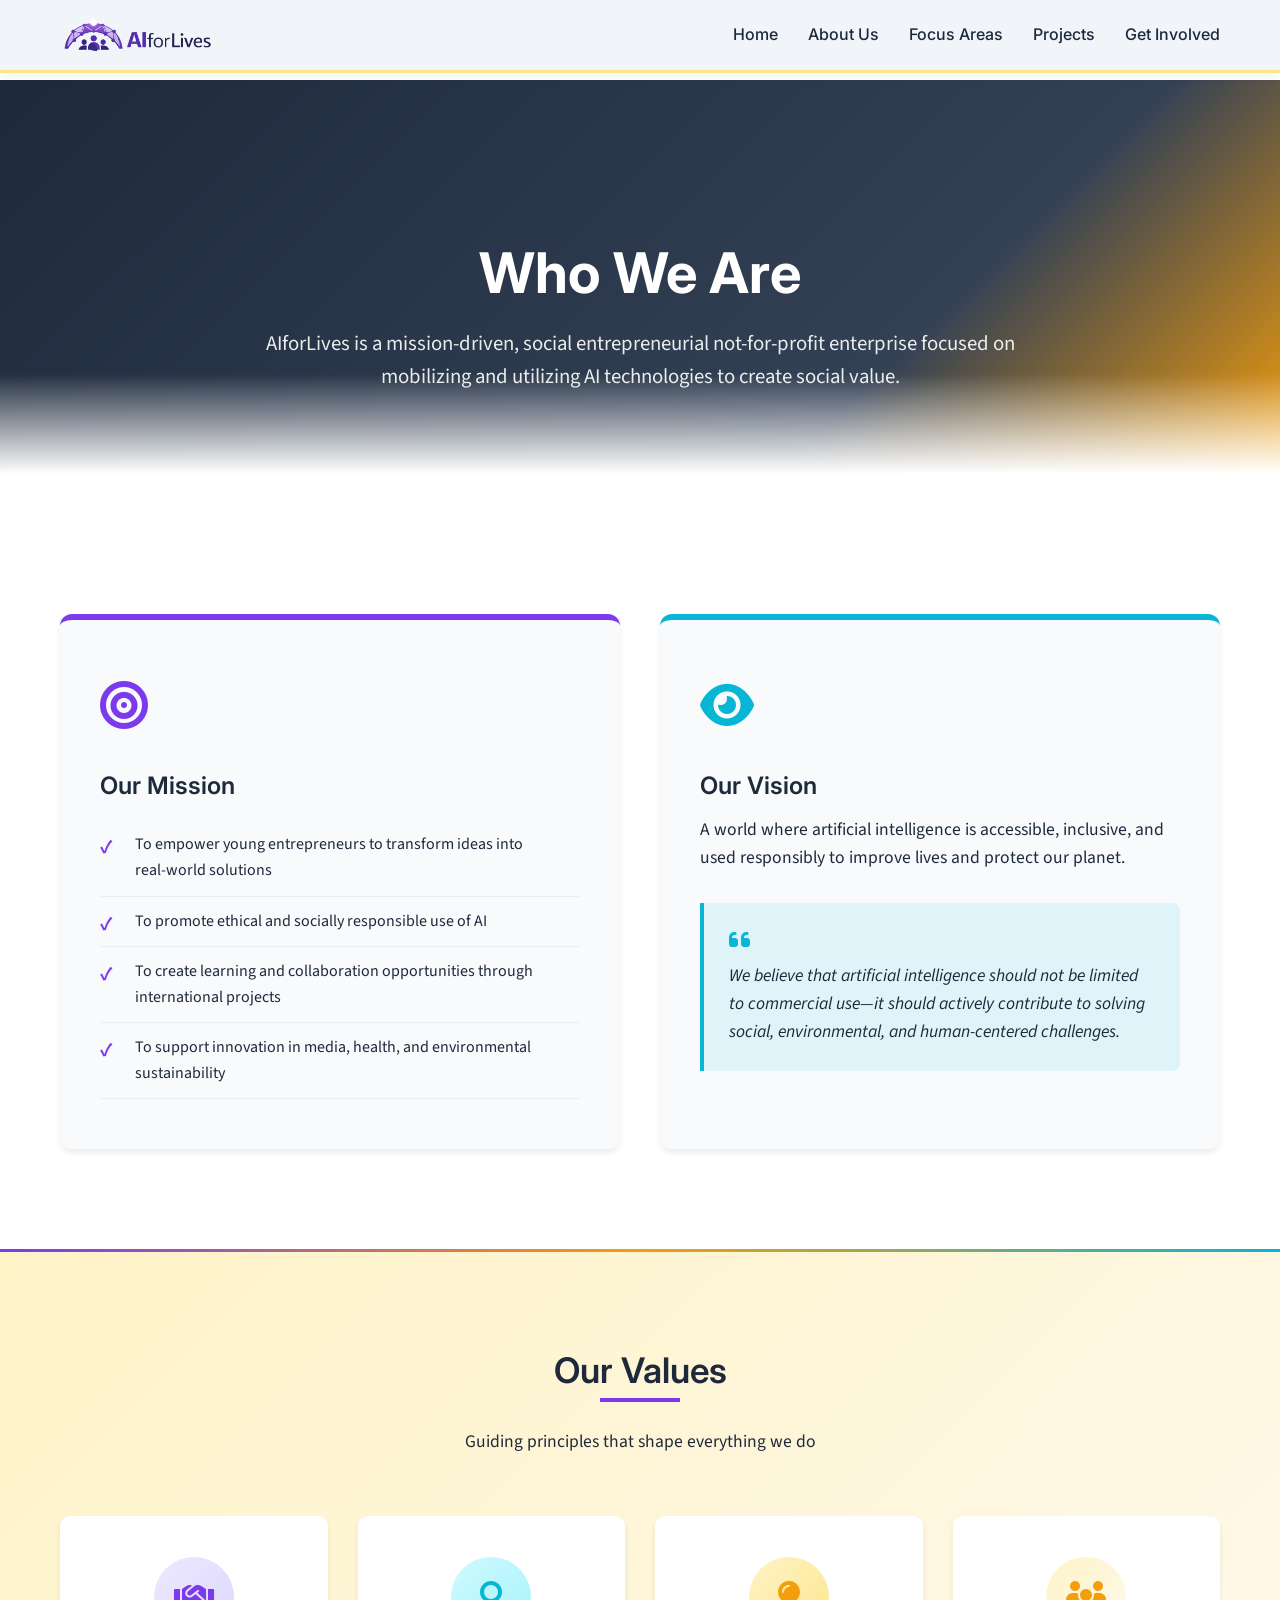
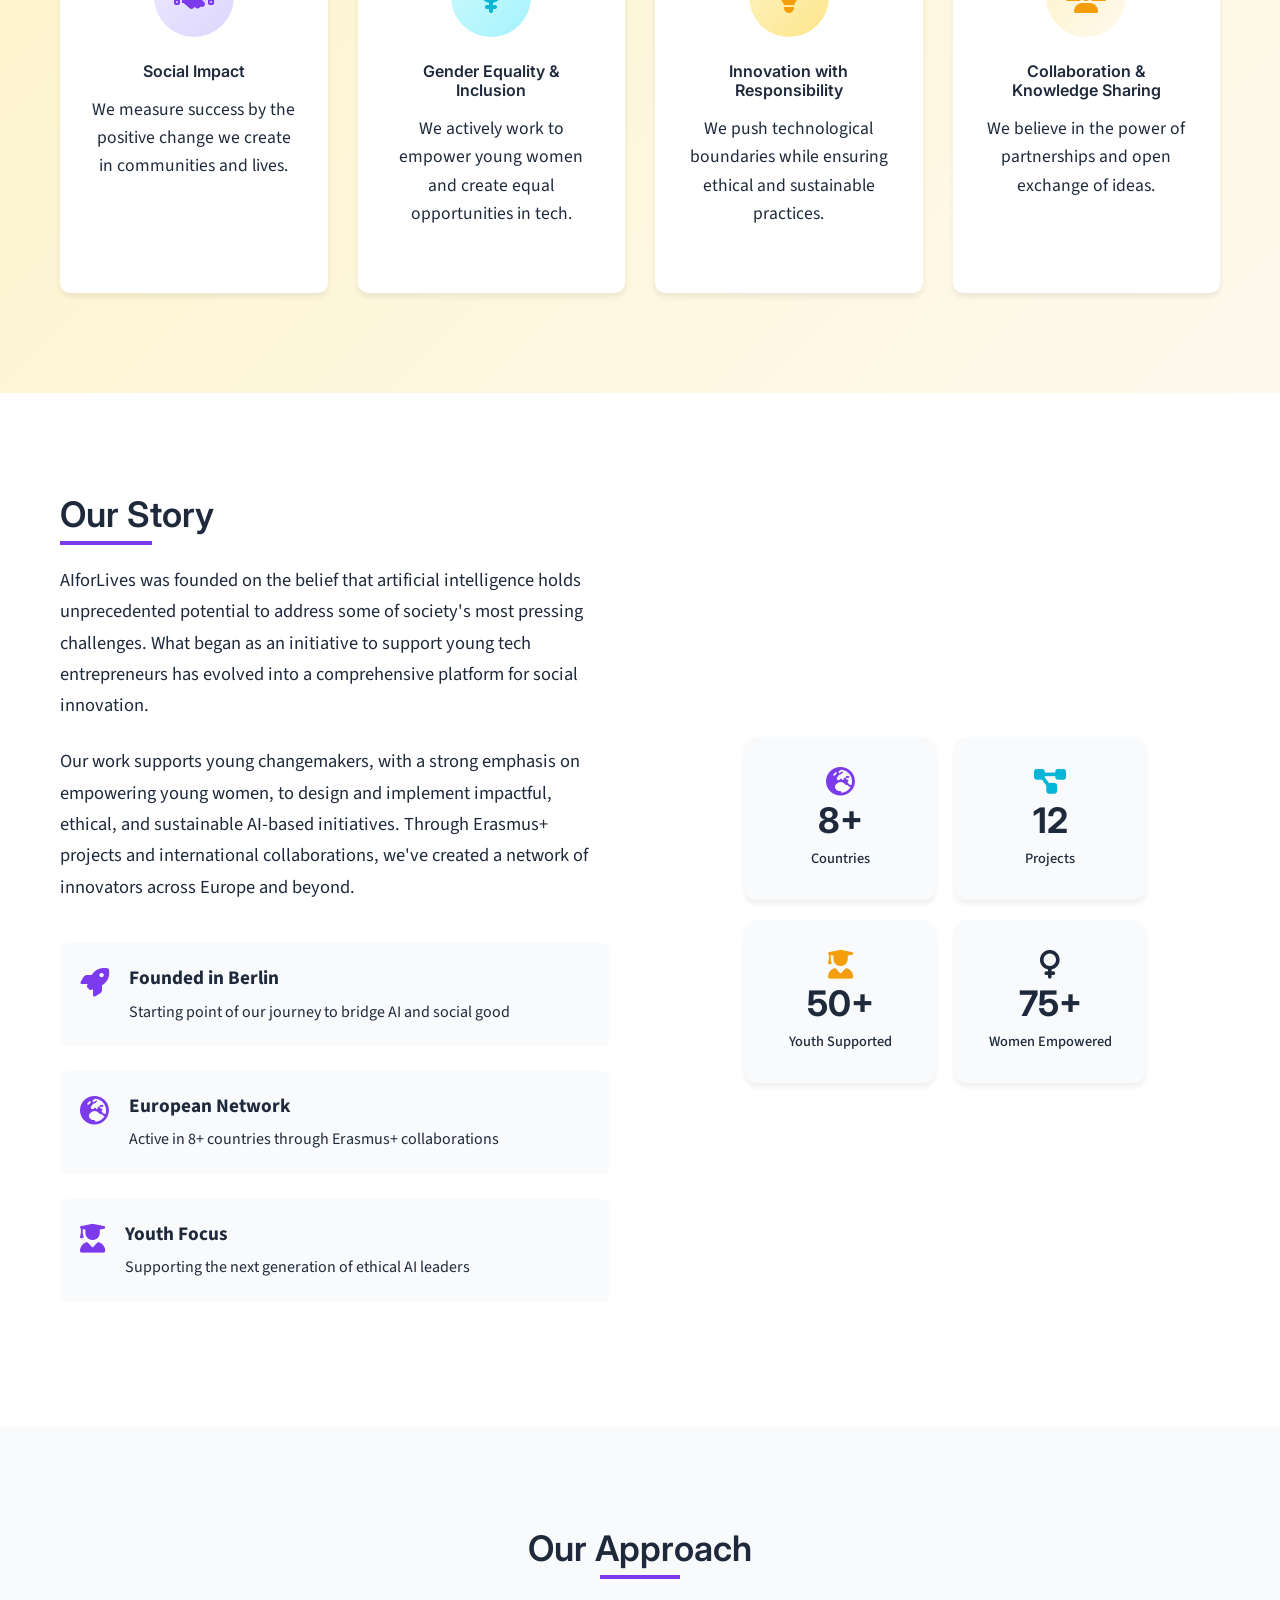
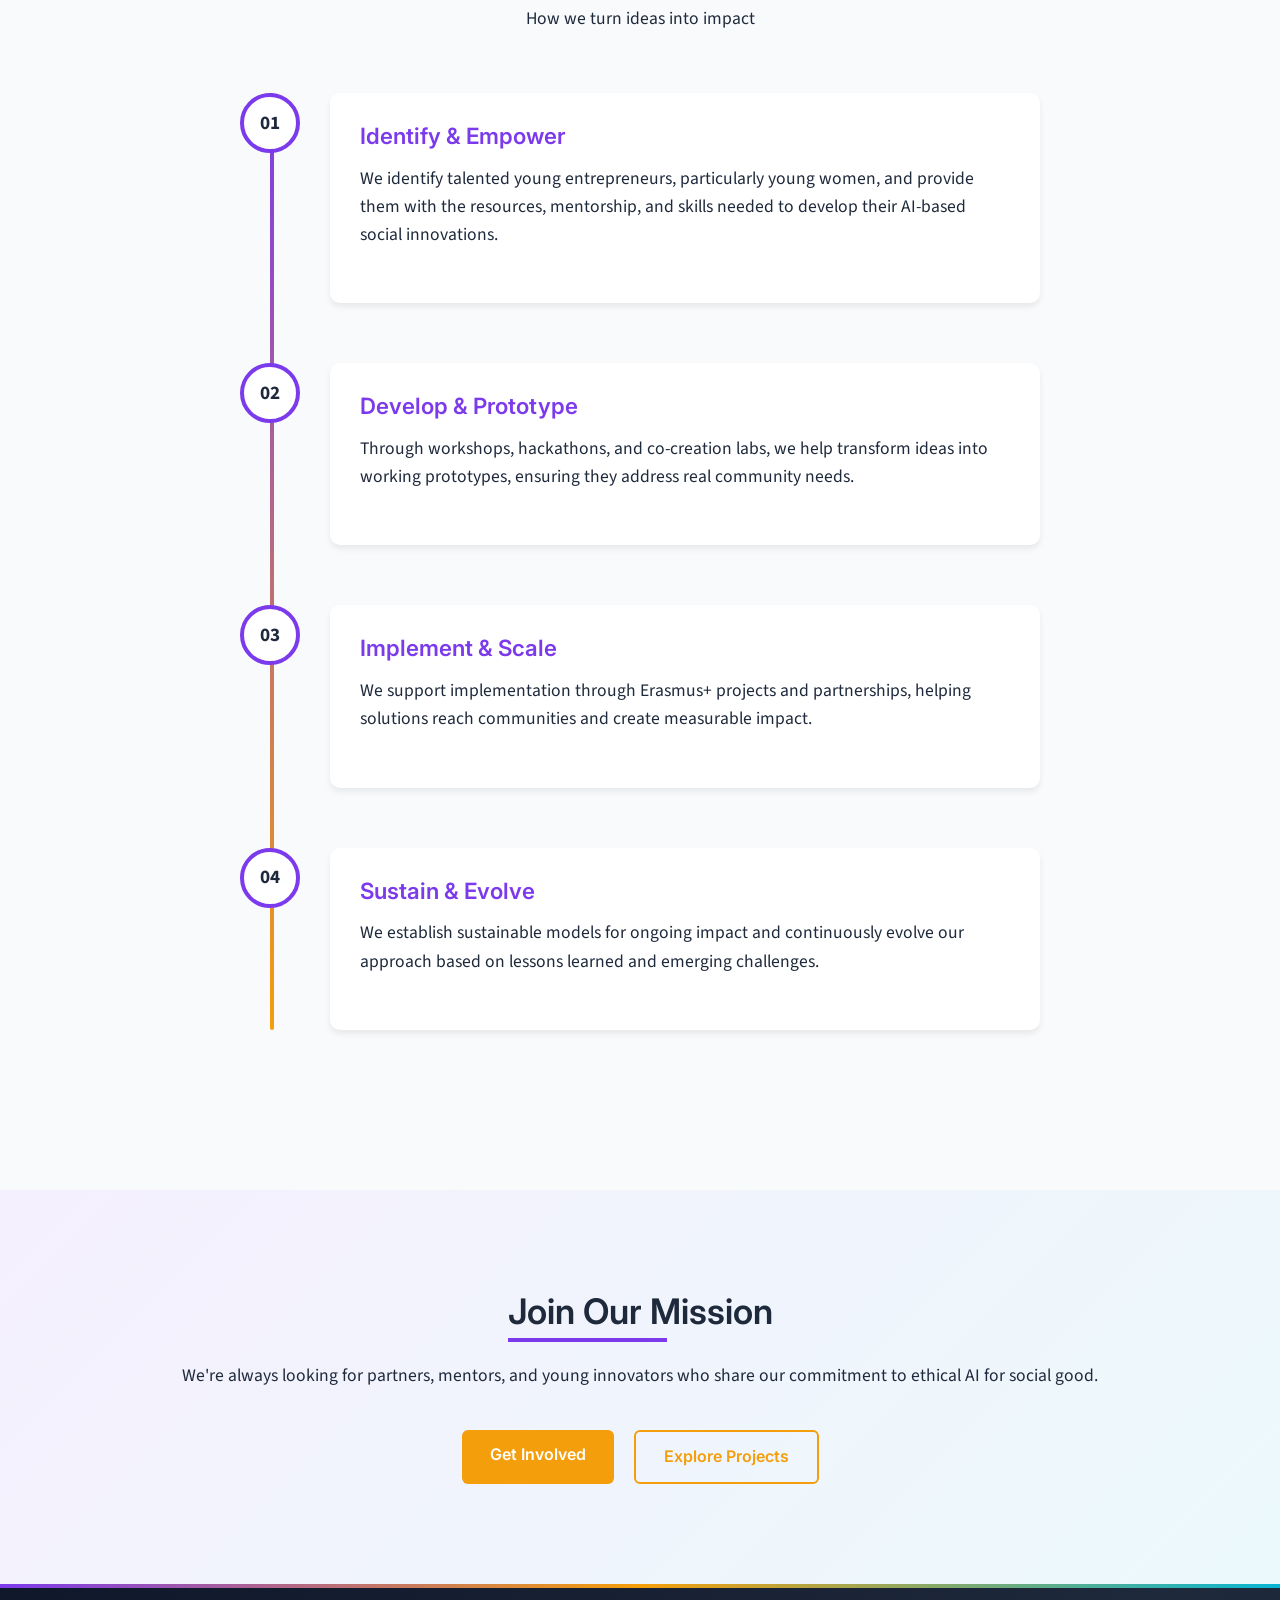
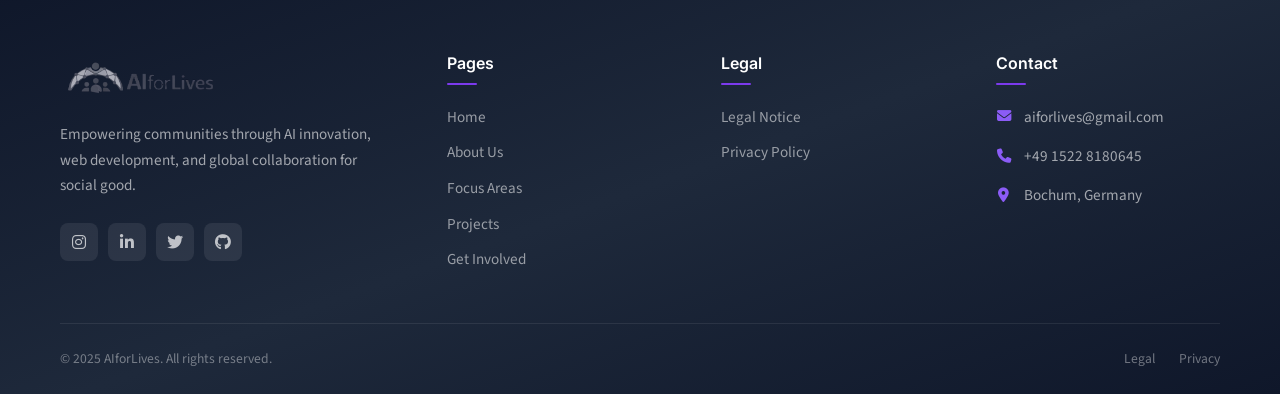
==== commit edd67a9f: "updated logo set" ====
--- a/about.html
+++ b/about.html
@@ -29,15 +29,14 @@
     <link rel="stylesheet" href="css/about.css" />
 
     <!-- Favicon -->
-    <link rel="icon" type="image/x-icon" href="images/favicon.ico" />
+    <link rel="icon" type="image/png" href="images/logo/favicon.png" />
   </head>
   <body>
     <!-- Navigation -->
     <header>
       <div class="container header-container">
         <a href="index.html" class="logo">
-          <i class="fas fa-brain logo-icon"></i>
-          AIforLives
+          <img src="images/logo/logo.png" alt="AIforLives" class="logo-img" />
         </a>
 
         <button
@@ -335,8 +334,7 @@
           <div class="footer-grid">
             <div class="footer-brand">
               <div class="footer-logo">
-                <span class="logo-icon">AI</span>
-                <span class="logo-text">forLives</span>
+                <img src="images/logo/logo_mono_dark.png" alt="AIforLives" class="footer-logo-img" />
               </div>
               <p class="footer-description">
                 Empowering communities through AI innovation, web development,
--- a/css/style.css
+++ b/css/style.css
@@ -1,18 +1,47 @@
 /* CSS Variables */
 :root {
-  --primary-blue: #1a365d;
-  --primary-blue-light: #2d4a8a;
-  --teal: #2d9c9c;
-  --teal-light: #4abfbf;
-  --coral: #ff6b6b;
-  --coral-light: #ff8e8e;
-  --brown: #a67c52; /* Medium brown */
-  --brown-light: #d7ccc8; /* Light brown */
-  --brown-warm: #e8d8c9; /* Warm light brown */
-  --light-gray: #f7fafc;
+  --primary-blue: #1e293b;
+  --primary-blue-light: #334155;
+  --teal: #7c3aed;
+  --teal-light: #8b5cf6;
+  --teal-dark: #6d28d9;
+  --teal-bg: #ede9fe;
+  --teal-bg-mid: #c4b5fd;
+  --teal-bg-light: #ddd6fe;
+  --coral: #06b6d4;
+  --coral-light: #22d3ee;
+  --coral-dark: #0891b2;
+  --coral-bg: #cffafe;
+  --coral-bg-mid: #67e8f9;
+  --coral-bg-light: #a5f3fc;
+  --brown: #f59e0b;
+  --brown-light: #fde68a;
+  --brown-warm: #fef3c7;
+  --brown-dark: #d97706;
+  --brown-mid: #fbbf24;
+  --brown-warm-bg: #fef9ee;
+  --light-gray: #f8fafc;
+  --light-gray-alt: #f1f5f9;
   --medium-gray: #e2e8f0;
-  --dark-gray: #2d3748;
+  --dark-gray: #1e293b;
+  --footer-dark: #0f172a;
+  --placeholder: #a0aec0;
+  --error: #ef4444;
+  --success: #4caf50;
+  --success-dark: #2e7d32;
+  --success-bg: #e8f5e9;
   --white: #ffffff;
+
+  /* Transparent palette colors */
+  --teal-10: rgba(124, 58, 237, 0.1);
+  --teal-08: rgba(124, 58, 237, 0.08);
+  --teal-15: rgba(124, 58, 237, 0.15);
+  --coral-10: rgba(6, 182, 212, 0.1);
+  --coral-08: rgba(6, 182, 212, 0.08);
+  --brown-10: rgba(245, 158, 11, 0.1);
+  --error-05: rgba(239, 68, 68, 0.05);
+  --error-10: rgba(239, 68, 68, 0.1);
+
   --transition: all 0.3s ease;
   --shadow: 0 4px 6px rgba(0, 0, 0, 0.07);
   --shadow-lg: 0 10px 25px rgba(0, 0, 0, 0.1);
@@ -25,11 +54,11 @@
   --space-xl: 80px;
 
   /* Alias variables (used by projects.css & legal.css) */
-  --primary: #1a365d;
-  --secondary: #2d9c9c;
-  --accent: #ff6b6b;
-  --gray: #718096;
-  --light: #f7fafc;
+  --primary: #1e293b;
+  --secondary: #7c3aed;
+  --accent: #06b6d4;
+  --gray: #64748b;
+  --light: #f8fafc;
 }
 
 /* Reset & Base Styles */
@@ -181,10 +210,10 @@
   color: var(--primary-blue);
 }
 
-.logo-icon {
-  color: var(--teal);
-  margin-right: 8px;
-  font-size: 1.8rem;
+.logo-img {
+  height: 40px;
+  width: auto;
+  object-fit: contain;
 }
 
 nav ul {
@@ -264,7 +293,7 @@
 }
 
 .btn-brown:hover {
-  background-color: #8c6b45;
+  background-color: var(--brown-dark);
   color: var(--white);
   transform: translateY(-2px);
 }
@@ -275,7 +304,7 @@
 }
 
 .btn-brown-light:hover {
-  background-color: #c5b7b0;
+  background-color: var(--brown-mid);
   color: var(--dark-gray);
   transform: translateY(-2px);
 }
@@ -445,8 +474,8 @@
   padding: 100px 0;
   background: linear-gradient(
     135deg,
-    rgba(45, 156, 156, 0.1) 0%,
-    rgba(26, 54, 93, 0.1) 100%
+    var(--teal-08) 0%,
+    var(--coral-08) 100%
   );
   text-align: center;
 }
@@ -465,7 +494,7 @@
 
 /* Footer */
 .footer {
-  background: linear-gradient(160deg, #0f2240 0%, #1a365d 50%, #152642 100%);
+  background: linear-gradient(160deg, var(--footer-dark) 0%, var(--primary-blue) 50%, var(--footer-dark) 100%);
   color: var(--white);
   position: relative;
 }
@@ -502,25 +531,10 @@
   margin-bottom: 20px;
 }
 
-.footer-logo .logo-icon {
-  display: inline-flex;
-  align-items: center;
-  justify-content: center;
-  width: 40px;
-  height: 40px;
-  background: var(--teal);
-  border-radius: 10px;
-  font-weight: 700;
-  font-size: 0.9rem;
-  color: var(--white);
-  font-family: "Inter", sans-serif;
-}
-
-.footer-logo .logo-text {
-  font-weight: 700;
-  font-size: 1.4rem;
-  font-family: "Inter", sans-serif;
-  color: var(--white);
+.footer-logo-img {
+  height: 48px;
+  width: auto;
+  object-fit: contain;
 }
 
 .footer-description {
@@ -723,7 +737,7 @@
 /* Impact Stats Section */
 .impact-stats {
   padding: 80px 0;
-  background: linear-gradient(135deg, var(--brown-warm) 0%, #f1e8df 100%);
+  background: linear-gradient(135deg, var(--brown-warm) 0%, var(--brown-warm-bg) 100%);
   text-align: center;
 }
 
@@ -799,7 +813,7 @@
 
 .featured-tag {
   display: inline-block;
-  background: rgba(45, 156, 156, 0.1);
+  background: var(--teal-10);
   color: var(--teal);
   padding: 4px 14px;
   border-radius: 20px;
@@ -810,12 +824,12 @@
 }
 
 .featured-card:nth-child(2) .featured-tag {
-  background: rgba(255, 107, 107, 0.1);
+  background: var(--coral-10);
   color: var(--coral);
 }
 
 .featured-card:nth-child(3) .featured-tag {
-  background: rgba(166, 124, 82, 0.1);
+  background: var(--brown-10);
   color: var(--brown);
 }
 
@@ -875,7 +889,7 @@
 /* Update header with brown accent */
 header,
 .header {
-  background-color: var(--white);
+  background-color: var(--light-gray-alt);
   box-shadow: 0 2px 10px rgba(0, 0, 0, 0.05);
   position: fixed;
   width: 100%;
@@ -899,7 +913,7 @@
 }
 
 .cta-buttons .btn:nth-child(1):hover {
-  background-color: #8c6b45;
+  background-color: var(--brown-dark);
 }
 
 .cta-buttons .btn:nth-child(2) {
@@ -920,7 +934,7 @@
 
 /* Additional Utility Classes */
 .brown-section {
-  background: linear-gradient(135deg, var(--brown-warm) 0%, #f1e8df 100%);
+  background: linear-gradient(135deg, var(--brown-warm) 0%, var(--brown-warm-bg) 100%);
   position: relative;
 }
 
@@ -999,7 +1013,7 @@
 }
 
 .btn-brown:hover {
-  background-color: #8c6b45;
+  background-color: var(--brown-dark);
   color: var(--white);
 }
 
@@ -1010,22 +1024,22 @@
 
 /* Error States for Forms */
 .error {
-  border-color: var(--coral) !important;
-  background-color: rgba(255, 107, 107, 0.05) !important;
+  border-color: var(--error) !important;
+  background-color: var(--error-05) !important;
 }
 
 .error:focus {
-  box-shadow: 0 0 0 3px rgba(255, 107, 107, 0.1) !important;
+  box-shadow: 0 0 0 3px var(--error-10) !important;
 }
 
 .error-message {
-  color: var(--coral) !important;
+  color: var(--error) !important;
   font-size: 0.9rem !important;
   margin-top: 5px !important;
 }
 
 .checkbox-group.error label {
-  color: var(--coral) !important;
+  color: var(--error) !important;
 }
 
 /* Animation for form success */
--- a/css/about.css
+++ b/css/about.css
@@ -74,7 +74,7 @@
 }
 
 .vision-highlight {
-  background: rgba(255, 107, 107, 0.1);
+  background: var(--coral-10);
   border-left: 4px solid var(--coral);
   padding: 25px;
   margin-top: 30px;
@@ -125,7 +125,7 @@
 .value-icon {
   width: 80px;
   height: 80px;
-  background: linear-gradient(135deg, var(--brown-warm), #f1e8df);
+  background: linear-gradient(135deg, var(--brown-warm), var(--brown-warm-bg));
   border-radius: 50%;
   display: flex;
   align-items: center;
@@ -136,18 +136,18 @@
 }
 
 .value-card:nth-child(1) .value-icon {
-  background: linear-gradient(135deg, #e3f2fd, #bbdefb);
-  color: var(--primary-blue);
+  background: linear-gradient(135deg, var(--teal-bg), var(--teal-bg-light));
+  color: var(--teal);
 }
 
 .value-card:nth-child(2) .value-icon {
-  background: linear-gradient(135deg, #fce4ec, #f8bbd9);
+  background: linear-gradient(135deg, var(--coral-bg), var(--coral-bg-light));
   color: var(--coral);
 }
 
 .value-card:nth-child(3) .value-icon {
-  background: linear-gradient(135deg, #f3e5f5, #e1bee7);
-  color: #7b1fa2;
+  background: linear-gradient(135deg, var(--brown-warm), var(--brown-light));
+  color: var(--brown);
 }
 
 .value-card h4 {
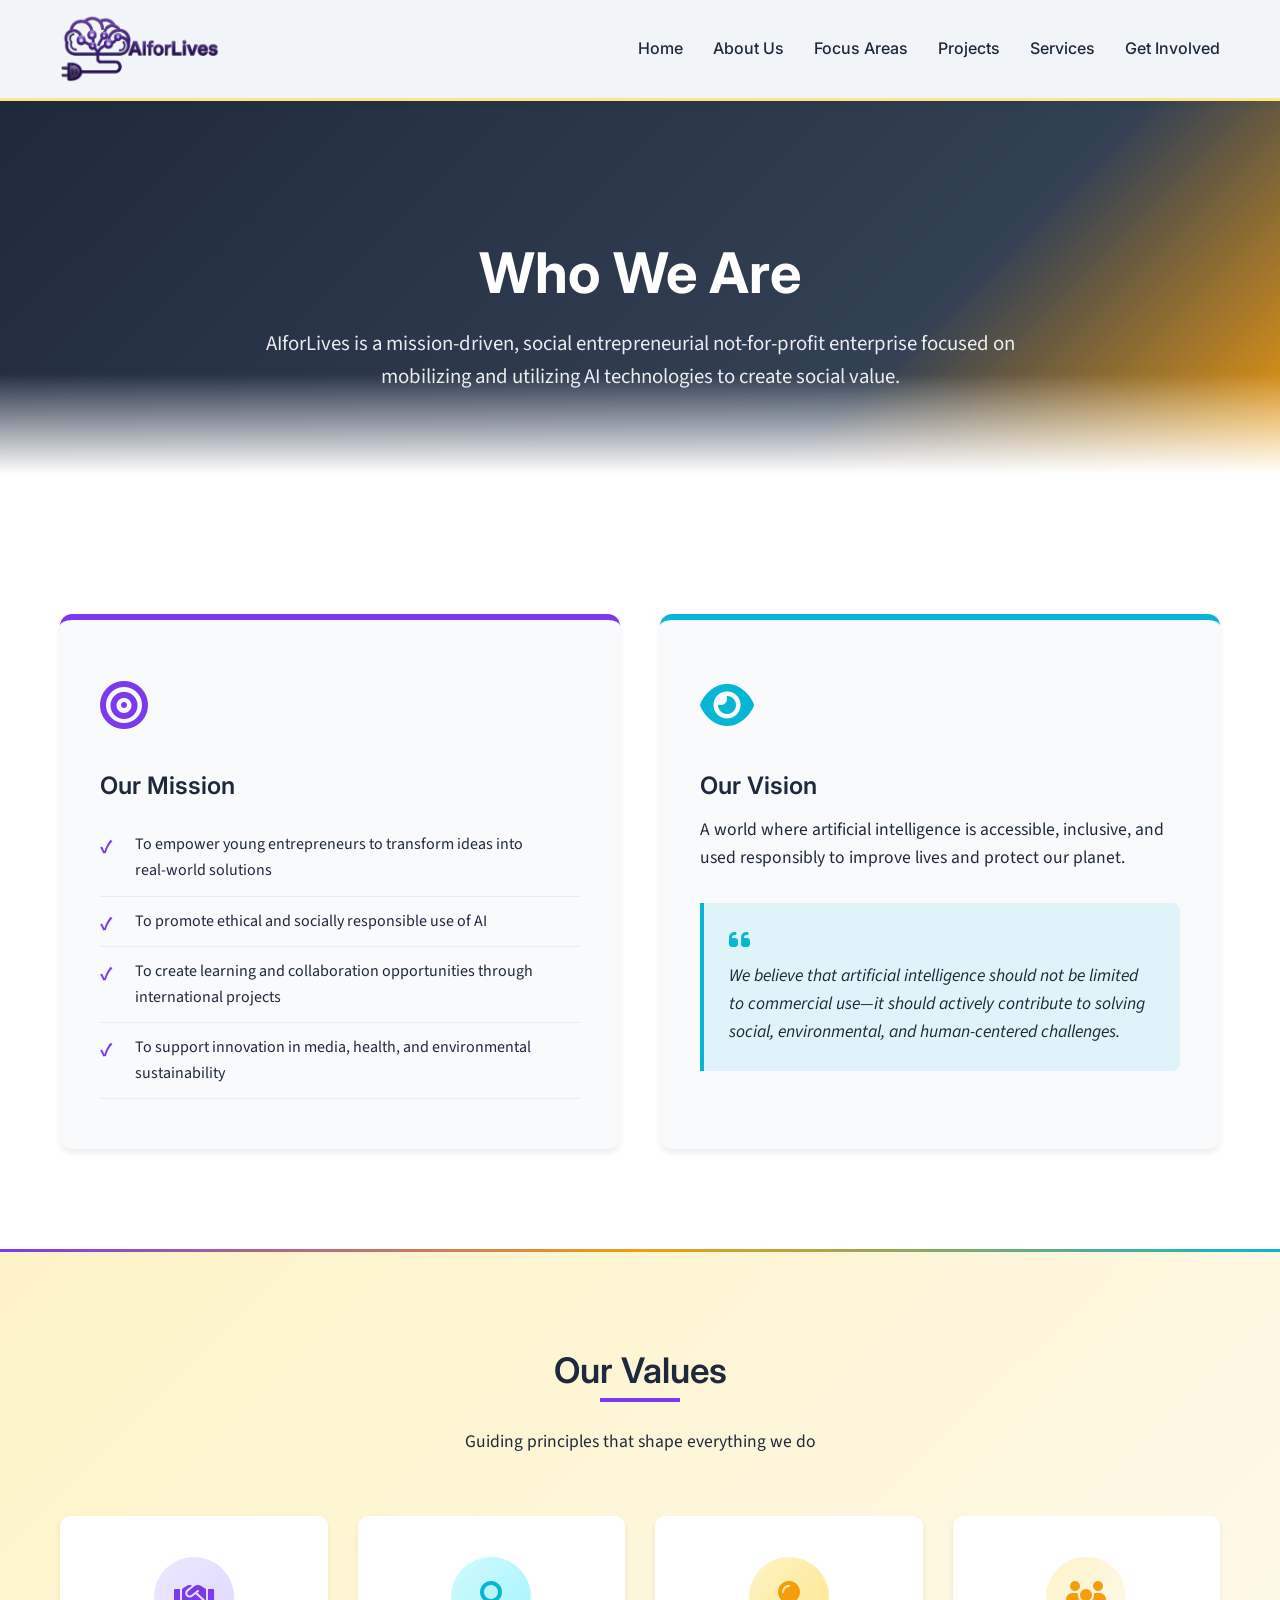
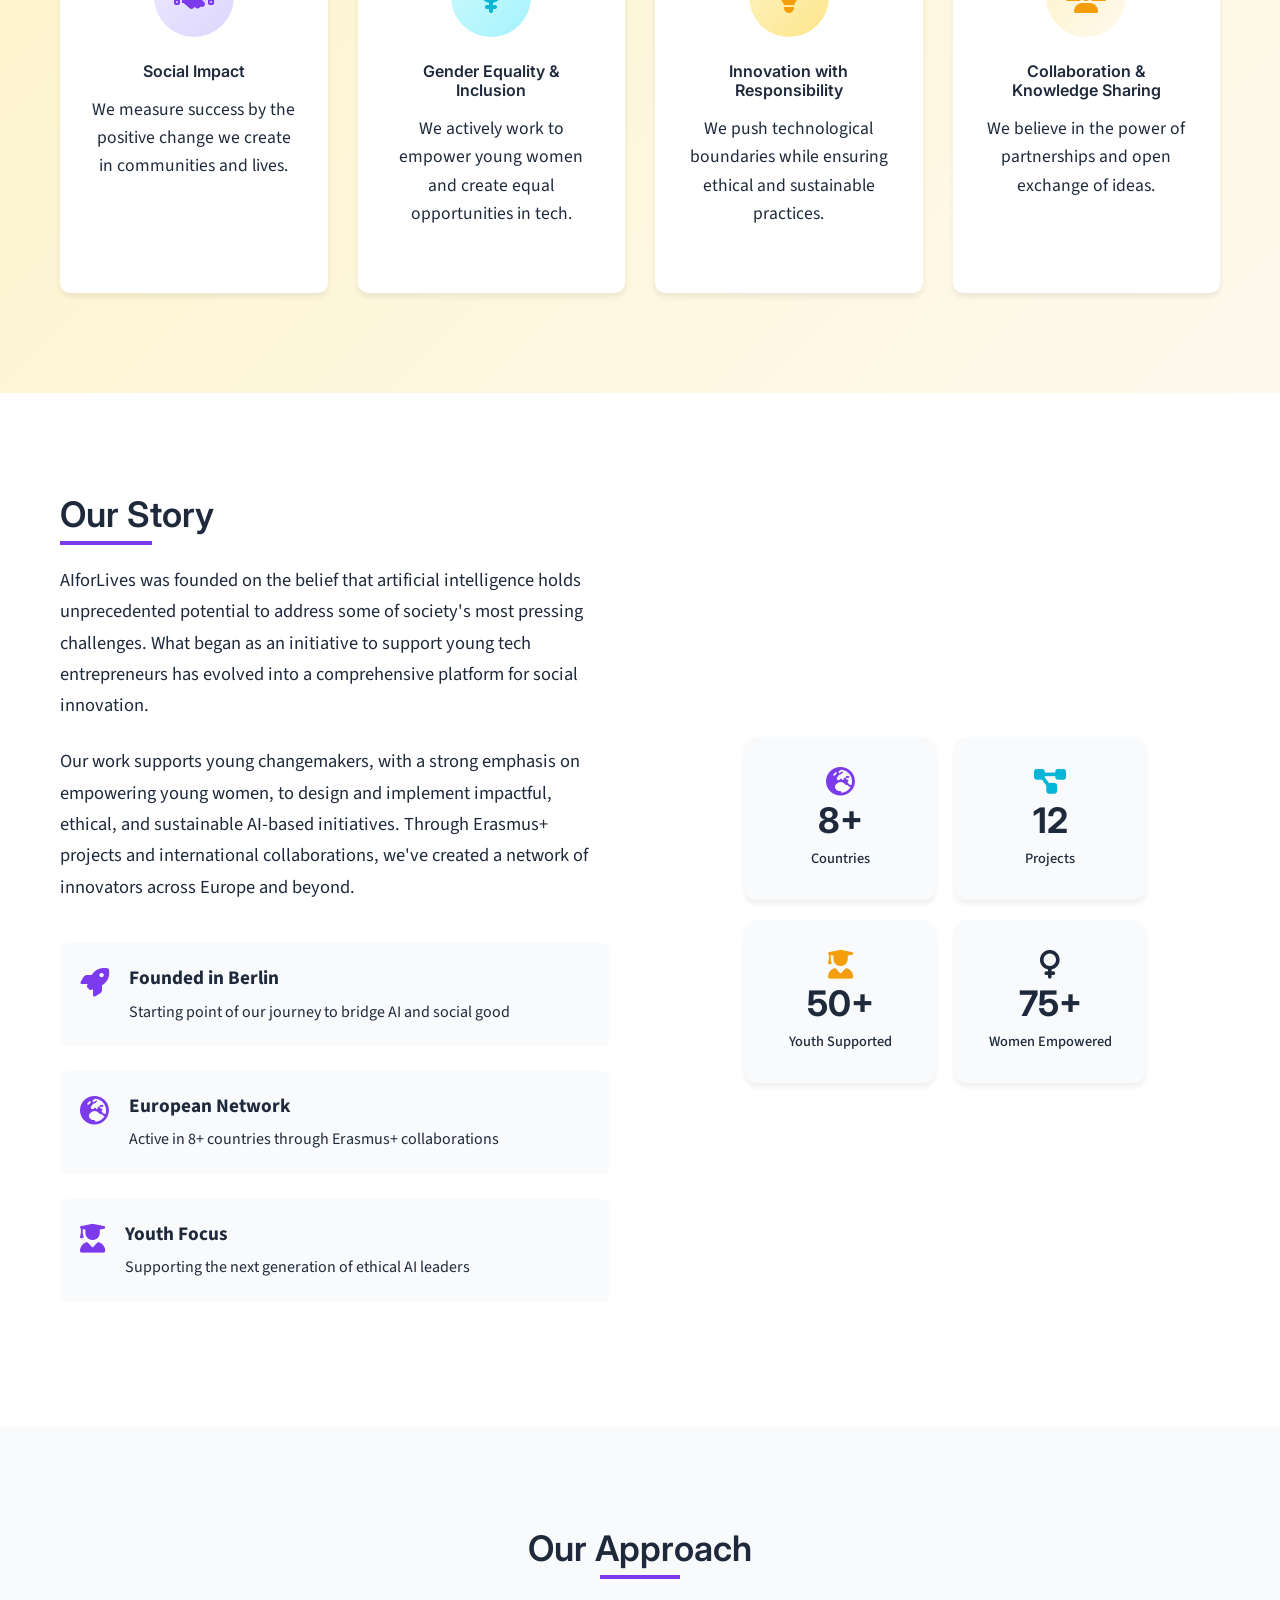
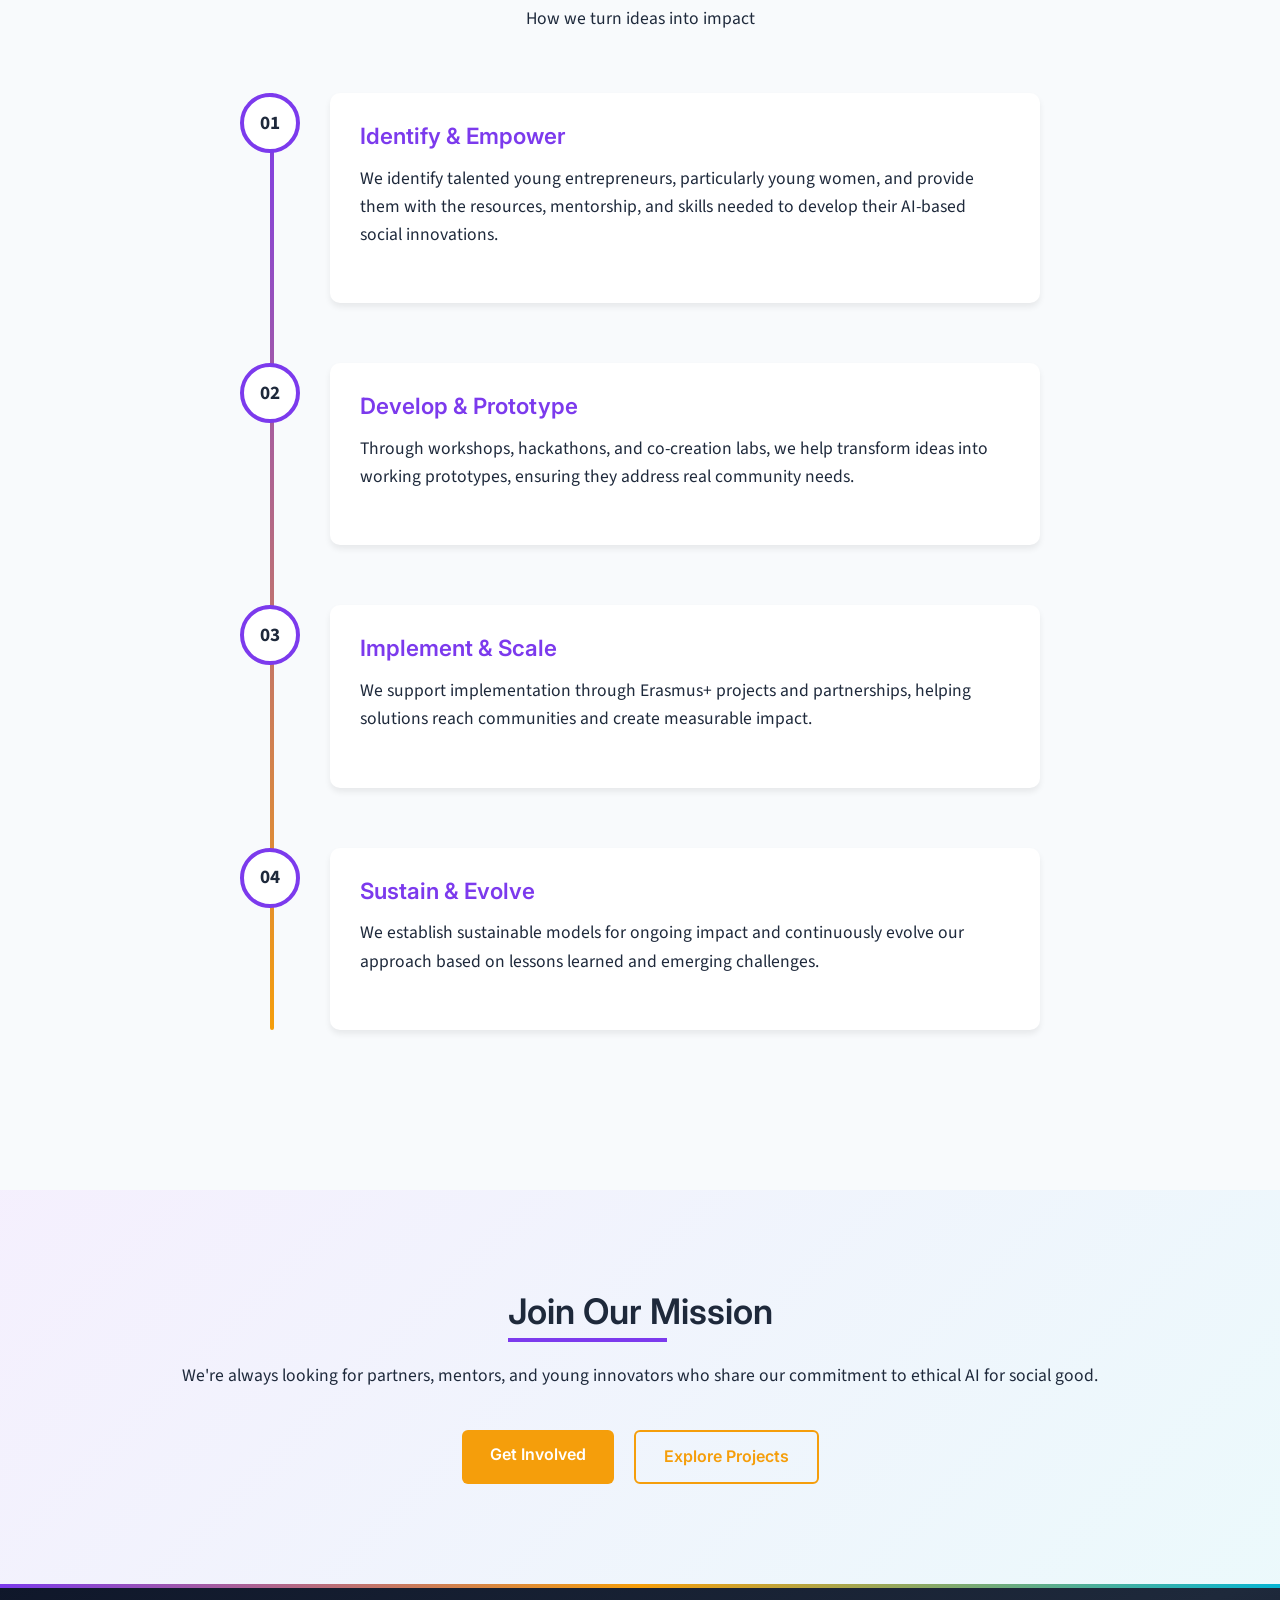
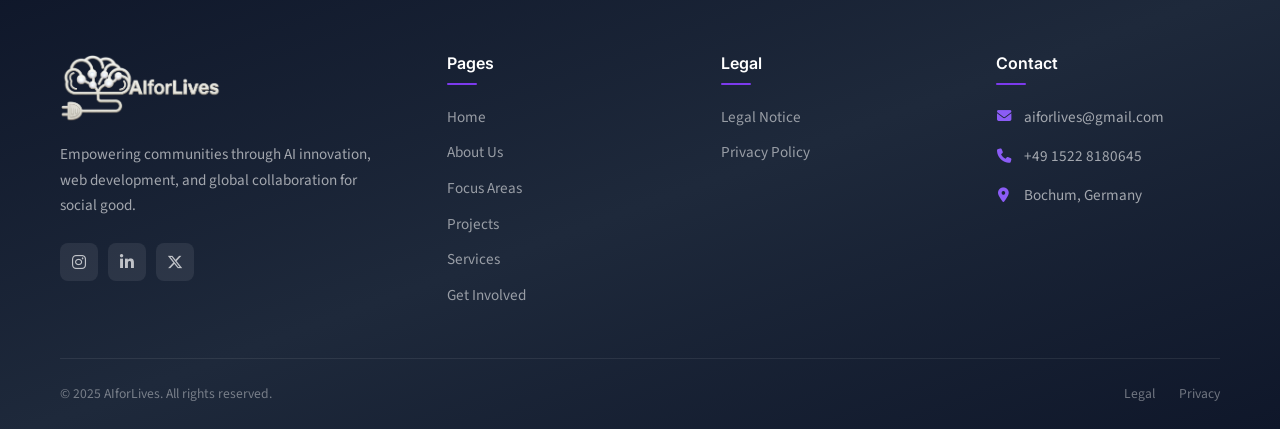
==== commit 9cac7359: "final version" ====
--- a/about.html
+++ b/about.html
@@ -9,6 +9,15 @@
       content="Learn about AIforLives - a mission-driven, social entrepreneurial not‑for‑profit enterprise focused on mobilizing AI technologies for social value."
     />
 
+    <!-- Open Graph -->
+    <meta property="og:type"        content="website" />
+    <meta property="og:url"         content="https://www.aiforlives.com/about" />
+    <meta property="og:title"       content="About Us - AI For Lives" />
+    <meta property="og:description" content="Learn about AIforLives - a mission-driven, social entrepreneurial not‑for‑profit enterprise focused on mobilizing AI technologies for social value." />
+    <meta property="og:image"       content="https://www.aiforlives.com/images/logo/logo.png" />
+    <meta name="twitter:card"       content="summary_large_image" />
+    <meta name="twitter:site"       content="@aiforlives" />
+
     <!-- Fonts -->
     <link rel="preconnect" href="https://fonts.googleapis.com" />
     <link rel="preconnect" href="https://fonts.gstatic.com" crossorigin />
@@ -20,7 +29,7 @@
     <!-- Icons -->
     <link
       rel="stylesheet"
-      href="https://cdnjs.cloudflare.com/ajax/libs/font-awesome/6.4.0/css/all.min.css"
+      href="https://cdnjs.cloudflare.com/ajax/libs/font-awesome/6.7.2/css/all.min.css"
     />
 
     <!-- CSS -->
@@ -53,6 +62,7 @@
             <li><a href="about.html" class="active">About Us</a></li>
             <li><a href="focus.html">Focus Areas</a></li>
             <li><a href="projects.html">Projects</a></li>
+            <li><a href="services.html">Services</a></li>
             <li><a href="contact.html">Get Involved</a></li>
           </ul>
         </nav>
@@ -61,6 +71,7 @@
 
     <!-- Page Hero -->
     <section class="page-hero">
+      <div class="page-hero-bg" style="background-image: url('https://images.unsplash.com/photo-1522071820081-009f0129c71c?w=1600&q=80&auto=format&fit=crop');"></div>
       <div class="container">
         <h1>Who We Are</h1>
         <p class="hero-subtitle">
@@ -334,17 +345,16 @@
           <div class="footer-grid">
             <div class="footer-brand">
               <div class="footer-logo">
-                <img src="images/logo/logo_mono_dark.png" alt="AIforLives" class="footer-logo-img" />
+                <img src="images/logo/logo_white.png" alt="AIforLives" class="footer-logo-img" />
               </div>
               <p class="footer-description">
                 Empowering communities through AI innovation, web development,
                 and global collaboration for social good.
               </p>
               <div class="footer-social">
-                <a href="#" aria-label="Instagram"><i class="fab fa-instagram"></i></a>
-                <a href="#" aria-label="LinkedIn"><i class="fab fa-linkedin-in"></i></a>
-                <a href="#" aria-label="Twitter"><i class="fab fa-twitter"></i></a>
-                <a href="#" aria-label="GitHub"><i class="fab fa-github"></i></a>
+                <a href="https://www.instagram.com/aiforlives/" target="_blank" rel="noopener" aria-label="Instagram"><i class="fab fa-instagram"></i></a>
+                <a href="https://www.linkedin.com/company/aiforlives/" target="_blank" rel="noopener" aria-label="LinkedIn"><i class="fab fa-linkedin-in"></i></a>
+                <a href="https://x.com/aiforlives" target="_blank" rel="noopener" aria-label="X (Twitter)"><i class="fab fa-x-twitter"></i></a>
               </div>
             </div>
             <div class="footer-col">
@@ -354,6 +364,7 @@
                 <li><a href="about.html">About Us</a></li>
                 <li><a href="focus.html">Focus Areas</a></li>
                 <li><a href="projects.html">Projects</a></li>
+                <li><a href="services.html">Services</a></li>
                 <li><a href="contact.html">Get Involved</a></li>
               </ul>
             </div>
--- a/css/style.css
+++ b/css/style.css
@@ -164,14 +164,31 @@
 
 .btn-secondary {
   background-color: transparent;
+  color: var(--white);
+  border: 2px solid rgba(255, 255, 255, 0.7);
+}
+
+.btn-secondary:hover {
+  background-color: rgba(255, 255, 255, 0.15);
+  color: var(--white);
+  border-color: var(--white);
+  transform: translateY(-2px);
+}
+
+/* On light backgrounds, secondary button reverts to dark */
+.cta-section .btn-secondary,
+.featured-projects .btn-secondary,
+.partners-section .btn-secondary {
   color: var(--teal);
-  border: 2px solid var(--teal);
-}
-
-.btn-secondary:hover {
+  border-color: var(--teal);
+}
+
+.cta-section .btn-secondary:hover,
+.featured-projects .btn-secondary:hover,
+.partners-section .btn-secondary:hover {
   background-color: var(--teal);
   color: var(--white);
-  transform: translateY(-2px);
+  border-color: var(--teal);
 }
 
 .btn-coral {
@@ -211,7 +228,7 @@
 }
 
 .logo-img {
-  height: 40px;
+  height: 68px;
   width: auto;
   object-fit: contain;
 }
@@ -265,6 +282,63 @@
 
 /* Legacy alt-nav classes kept for backwards compat — now mirrors main nav */
 
+/* Hero Stats Strip */
+.hero-stats-strip {
+  display: flex;
+  justify-content: center;
+  align-items: center;
+  gap: 0;
+  margin-top: 50px;
+  background: rgba(255,255,255,0.1);
+  backdrop-filter: blur(10px);
+  border: 1px solid rgba(255,255,255,0.15);
+  border-radius: 16px;
+  padding: 20px 40px;
+  max-width: 700px;
+  margin-left: auto;
+  margin-right: auto;
+  flex-wrap: wrap;
+}
+
+.hero-stat {
+  display: flex;
+  flex-direction: column;
+  align-items: center;
+  padding: 0 30px;
+}
+
+.hero-stat-num {
+  font-size: 2rem;
+  font-weight: 700;
+  font-family: "Inter", sans-serif;
+  color: var(--white);
+  line-height: 1;
+}
+
+.hero-stat-label {
+  font-size: 0.8rem;
+  color: rgba(255,255,255,0.7);
+  margin-top: 4px;
+  text-transform: uppercase;
+  letter-spacing: 0.5px;
+}
+
+.hero-stat-divider {
+  width: 1px;
+  height: 40px;
+  background: rgba(255,255,255,0.2);
+}
+
+@media (max-width: 576px) {
+  .hero-stats-strip {
+    padding: 16px 20px;
+    gap: 10px;
+  }
+  .hero-stat { padding: 0 15px; }
+  .hero-stat-num { font-size: 1.5rem; }
+  .hero-stat-divider { display: none; }
+}
+
 /* Hero Section */
 .hero h1 {
   color: var(--white);
@@ -323,6 +397,22 @@
   text-align: center;
   position: relative;
   overflow: hidden;
+}
+
+/* Hero background image overlay */
+.hero-bg-image {
+  position: absolute;
+  inset: 0;
+  background-image: url('https://images.unsplash.com/photo-1620712943543-bcc4688e7485?w=1600&q=80&auto=format&fit=crop');
+  background-size: cover;
+  background-position: center top;
+  opacity: 0.1;
+  z-index: 0;
+}
+
+.hero > .container {
+  position: relative;
+  z-index: 1;
 }
 
 .hero:before {
@@ -336,6 +426,7 @@
   border-radius: 50%;
   transform: translate(30%, -30%);
   opacity: 0.1;
+  z-index: 0;
 }
 
 /* Add brown accents to focus cards */
@@ -379,6 +470,21 @@
   overflow: hidden;
 }
 
+/* Page hero background image layer */
+.page-hero-bg {
+  position: absolute;
+  inset: 0;
+  background-size: cover;
+  background-position: center;
+  opacity: 0.12;
+  z-index: 0;
+}
+
+.page-hero > .container {
+  position: relative;
+  z-index: 1;
+}
+
 .page-hero:before {
   content: "";
   position: absolute;
@@ -387,6 +493,7 @@
   right: 0;
   height: 100px;
   background: linear-gradient(to top, var(--white), transparent);
+  z-index: 1;
 }
 
 .page-hero h1 {
@@ -532,7 +639,7 @@
 }
 
 .footer-logo-img {
-  height: 48px;
+  height: 68px;
   width: auto;
   object-fit: contain;
 }
@@ -790,12 +897,36 @@
 .featured-card {
   background: var(--light-gray);
   border-radius: 10px;
-  padding: 35px 30px;
+  overflow: hidden;
   box-shadow: var(--shadow);
   transition: var(--transition);
   border-top: 4px solid var(--teal);
   display: flex;
   flex-direction: column;
+}
+
+.featured-card-img {
+  height: 160px;
+  background-size: contain;
+  background-position: center;
+  background-repeat: no-repeat;
+  background-color: var(--white);
+  border-bottom: 1px solid var(--medium-gray);
+}
+
+.featured-card-body {
+  padding: 24px 30px 30px;
+  display: flex;
+  flex-direction: column;
+  flex: 1;
+}
+
+.featured-card-body .featured-tag { margin-bottom: 14px; }
+.featured-card-body h3 { margin-bottom: 12px; }
+.featured-card-body p  { flex: 1; margin-bottom: 20px; }
+
+.featured-card-body .btn {
+  align-self: flex-start;
 }
 
 .featured-card:nth-child(2) {
@@ -849,40 +980,56 @@
 /* Partners Section */
 .partners-section {
   padding: 80px 0;
-  background-color: var(--white);
+  background-color: var(--light-gray-alt);
+  border-top: 1px solid var(--medium-gray);
+  border-bottom: 1px solid var(--medium-gray);
 }
 
 .partners-grid {
   display: grid;
-  grid-template-columns: repeat(auto-fit, minmax(200px, 1fr));
-  gap: 30px;
+  grid-template-columns: repeat(6, 1fr);
+  gap: 20px;
   margin-top: 50px;
 }
 
+@media (max-width: 992px) {
+  .partners-grid { grid-template-columns: repeat(3, 1fr); }
+}
+@media (max-width: 576px) {
+  .partners-grid { grid-template-columns: repeat(2, 1fr); }
+}
+
 .partner-logo {
-  background: var(--light-gray);
-  border: 2px solid var(--brown-light);
+  background: var(--white);
+  border: 1px solid var(--medium-gray);
   border-radius: 10px;
-  height: 120px;
+  height: 110px;
   display: flex;
   flex-direction: column;
   align-items: center;
   justify-content: center;
-  gap: 12px;
+  gap: 10px;
   font-weight: 600;
-  color: var(--brown);
-  font-size: 1rem;
+  color: var(--dark-gray);
+  font-size: 0.85rem;
   transition: var(--transition);
 }
 
 .partner-logo i {
-  font-size: 2.2rem;
+  font-size: 2rem;
   color: var(--teal);
 }
 
+.partner-logo:nth-child(2) i { color: var(--coral); }
+.partner-logo:nth-child(3) i { color: var(--brown); }
+.partner-logo:nth-child(4) i { color: var(--teal); }
+.partner-logo:nth-child(5) i { color: var(--coral); }
+.partner-logo:nth-child(6) i { color: var(--brown); }
+
 .partner-logo:hover {
-  background: var(--brown-warm);
-  transform: translateY(-5px);
+  background: var(--white);
+  border-color: var(--teal);
+  transform: translateY(-4px);
   box-shadow: var(--shadow);
 }
 
--- a/css/responsive.css
+++ b/css/responsive.css
@@ -72,19 +72,29 @@
     margin: 0 0 20px 0;
   }
 
-  /* Alternative nav (projects, legal, privacy pages) — now uses same structure */
-
   .hero-buttons,
   .cta-buttons {
     flex-direction: column;
     align-items: center;
   }
 
-  .btn {
+  /* Fix: hero buttons full width but not too narrow */
+  .hero-buttons .btn,
+  .cta-buttons .btn {
     width: 100%;
-    max-width: 300px;
+    max-width: 340px;
     text-align: center;
     margin-bottom: 10px;
+  }
+
+  /* Fix: hero stats strip at mid-size */
+  .hero-stats-strip {
+    gap: 0;
+    padding: 16px 24px;
+  }
+
+  .hero-stat {
+    padding: 8px 16px;
   }
 
   .focus-cards {
--- a/css/about.css
+++ b/css/about.css
@@ -11,9 +11,10 @@
   background-color: var(--white);
 }
 
+/* Fix 1: mv-grid min too wide for tablets */
 .mv-grid {
   display: grid;
-  grid-template-columns: repeat(auto-fit, minmax(450px, 1fr));
+  grid-template-columns: repeat(auto-fit, minmax(min(450px, 100%), 1fr));
   gap: 40px;
   margin-top: 40px;
 }
